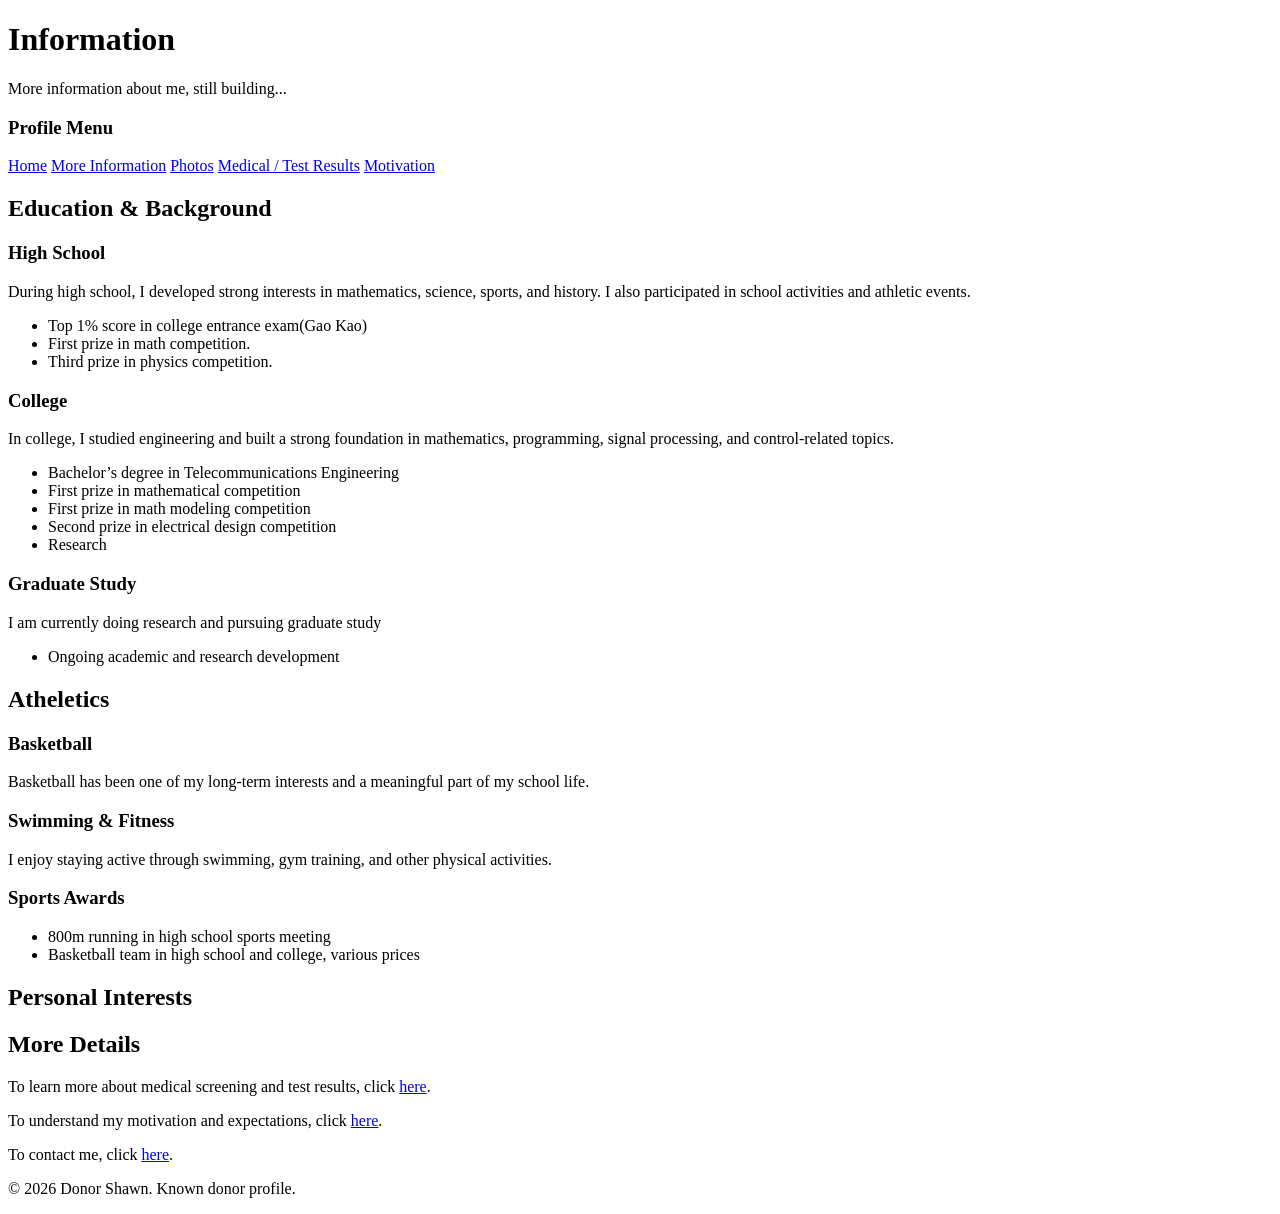
==== info.html @ 190bd084 "Update info.html" ====
<!-- information.html -->

<!DOCTYPE html>
<html lang="en">
<head>
  <meta charset="UTF-8" />
  <meta name="viewport" content="width=device-width, initial-scale=1.0" />

  <title>Information | Donor Shawn</title>
  <meta name="description" content="More information about Donor Shawn, known donor profile." />

  <link rel="stylesheet" href="style.css" />
</head>

<body>
  <header class="hero">
    <div class="hero-inner">
      <h1>Information</h1>
      <p class="hero-text">
        More information about me, still building...
      </p>
    </div>
  </header>

  <main>
    <div class="page-layout">

      <aside class="sidebar">
        <h3>Profile Menu</h3>

        <a href="index.html">Home</a>
        <a class="active" href="info.html">More Information</a>
        <a href="photos.html">Photos</a>
        <a href="result.html">Medical / Test Results</a>
        <a href="why.html">Motivation</a>
      </aside>

<div class="content">

  <section>
    <h2>Education & Background</h2>

    <div class="timeline">

      <div class="timeline-item">
        <h3>High School</h3>
        <p class="meta"></p>
        <p>
          During high school, I developed strong interests in mathematics,
          science, sports, and history. I also participated in school activities
          and athletic events.
        </p>

        <ul class="achievement-list">
          <li>Top 1% score in college entrance exam(Gao Kao)</li>
          <li>First prize in math competition.</li>
          <li>Third prize in physics competition.</li>
        </ul>
      </div>

      <div class="timeline-item">
        <h3>College</h3>
        <p class="meta"></p>
        <p>
          In college, I studied engineering and built a strong foundation in
          mathematics, programming, signal processing, and control-related topics.
        </p>

        <ul class="achievement-list">
          <li>Bachelor’s degree in Telecommunications Engineering</li>
          <li>First prize in mathematical competition </li>
          <li>First prize in math modeling competition </li>
          <li>Second prize in electrical design competition </li>
          <li>Research</li>
        </ul>
      </div>

      <div class="timeline-item">
        <h3>Graduate Study</h3>
        <p class="meta"></p>
        <p>
          I am currently doing research and pursuing graduate study
        </p>

        <ul class="achievement-list">
          <li>Ongoing academic and research development</li>
        </ul>
      </div>

    </div>
  </section>

  <section>
    <h2>Atheletics</h2>

    <div class="card-grid">

      <div class="info-card">
        <h3>Basketball</h3>
        <p>
          Basketball has been one of my long-term interests and a meaningful
          part of my school life.
        </p>
      </div>

      <div class="info-card">
        <h3>Swimming & Fitness</h3>
        <p>
          I enjoy staying active through swimming, gym training, and other
          physical activities.
        </p>
      </div>

      <div class="info-card">
        <h3>Sports Awards</h3>
        <ul class="achievement-list">
          <li>800m running in high school sports meeting</li>
          <li>Basketball team in high school and college, various prices</li>
        </ul>
      </div>
    </div>
  </section>


  <section>
    <h2>Personal Interests</h2>

  </section>


  <section>
    <h2>More Details</h2>

    <p>
      To learn more about medical screening and test results, click
      <a href="result.html">here</a>.
    </p>

    <p>
      To understand my motivation and expectations, click
      <a href="why.html">here</a>.
    </p>

    <p>
      To contact me, click
      <a href="mailto:profile.shawn.contact@gmail.com">here</a>.
    </p>
  </section>

</div>
  </main>

  <footer>
    <p>© 2026 Donor Shawn. Known donor profile.</p>
  </footer>
</body>
</html>
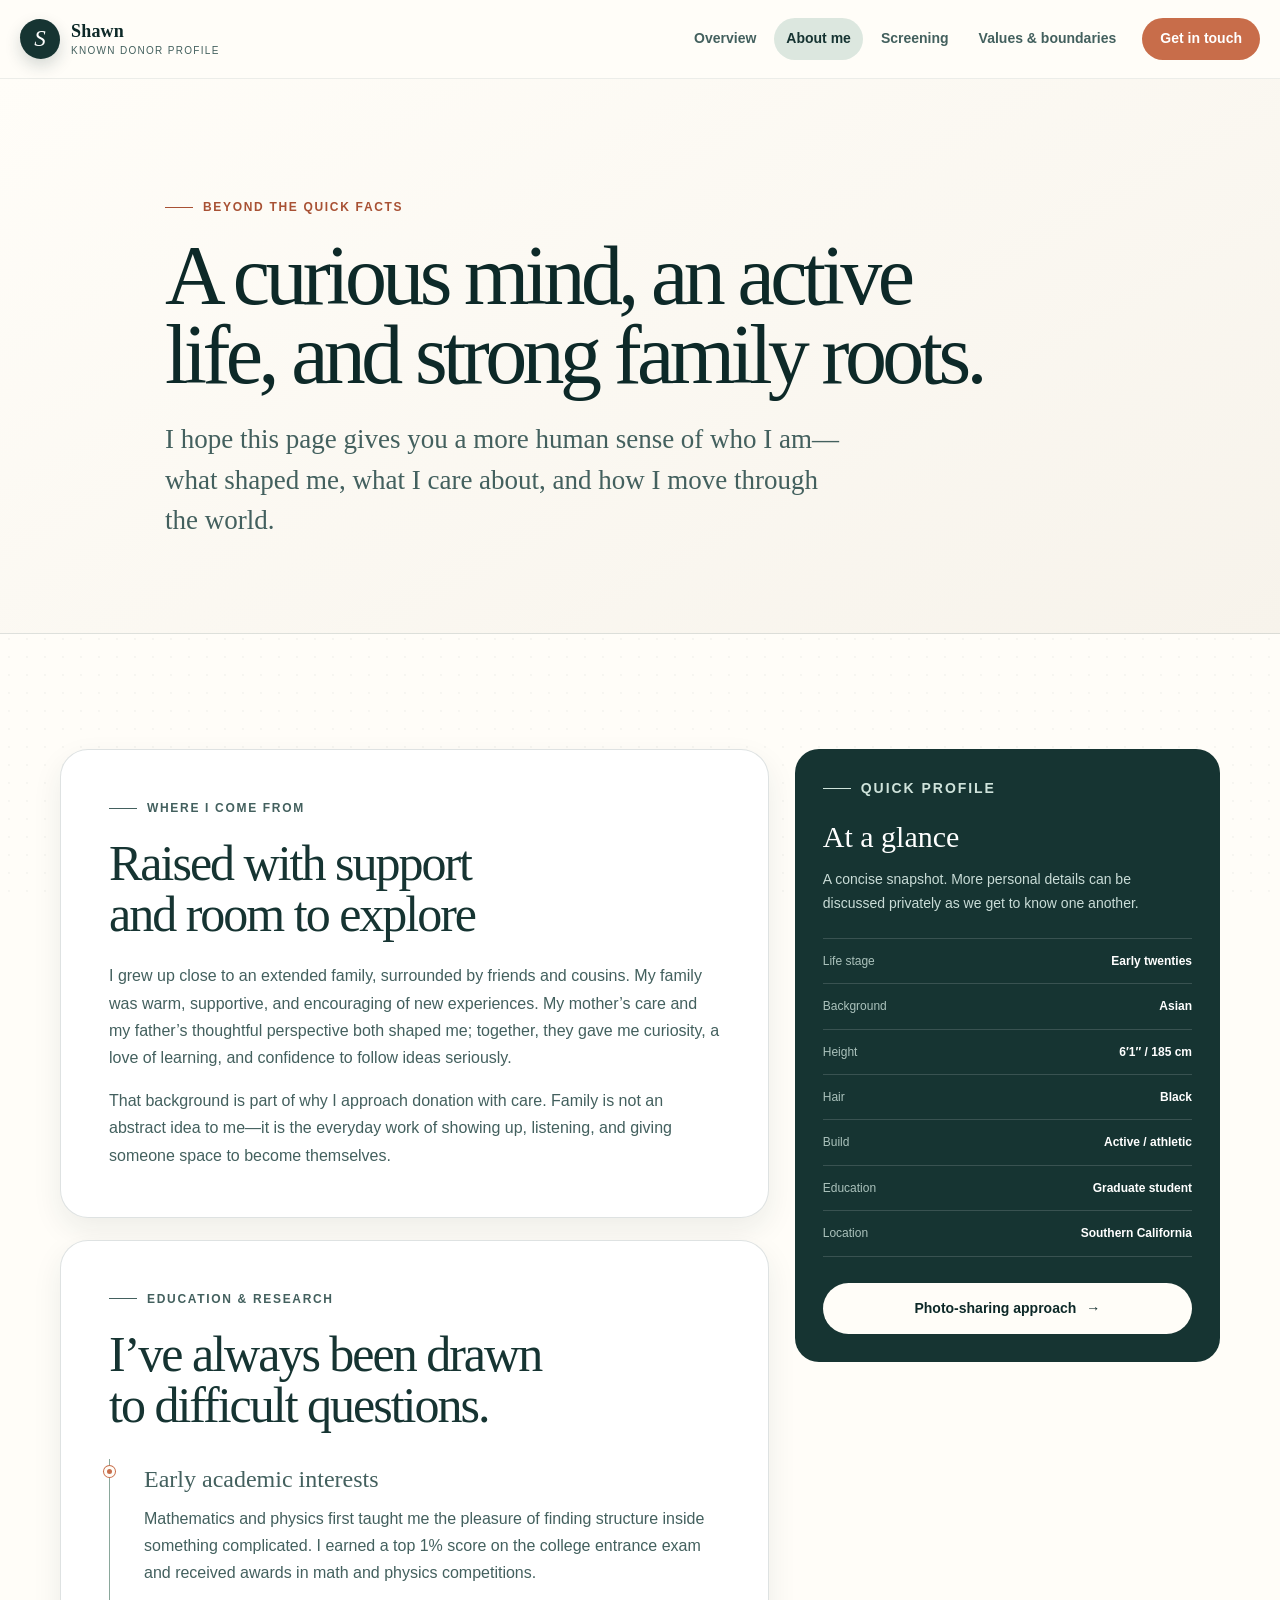
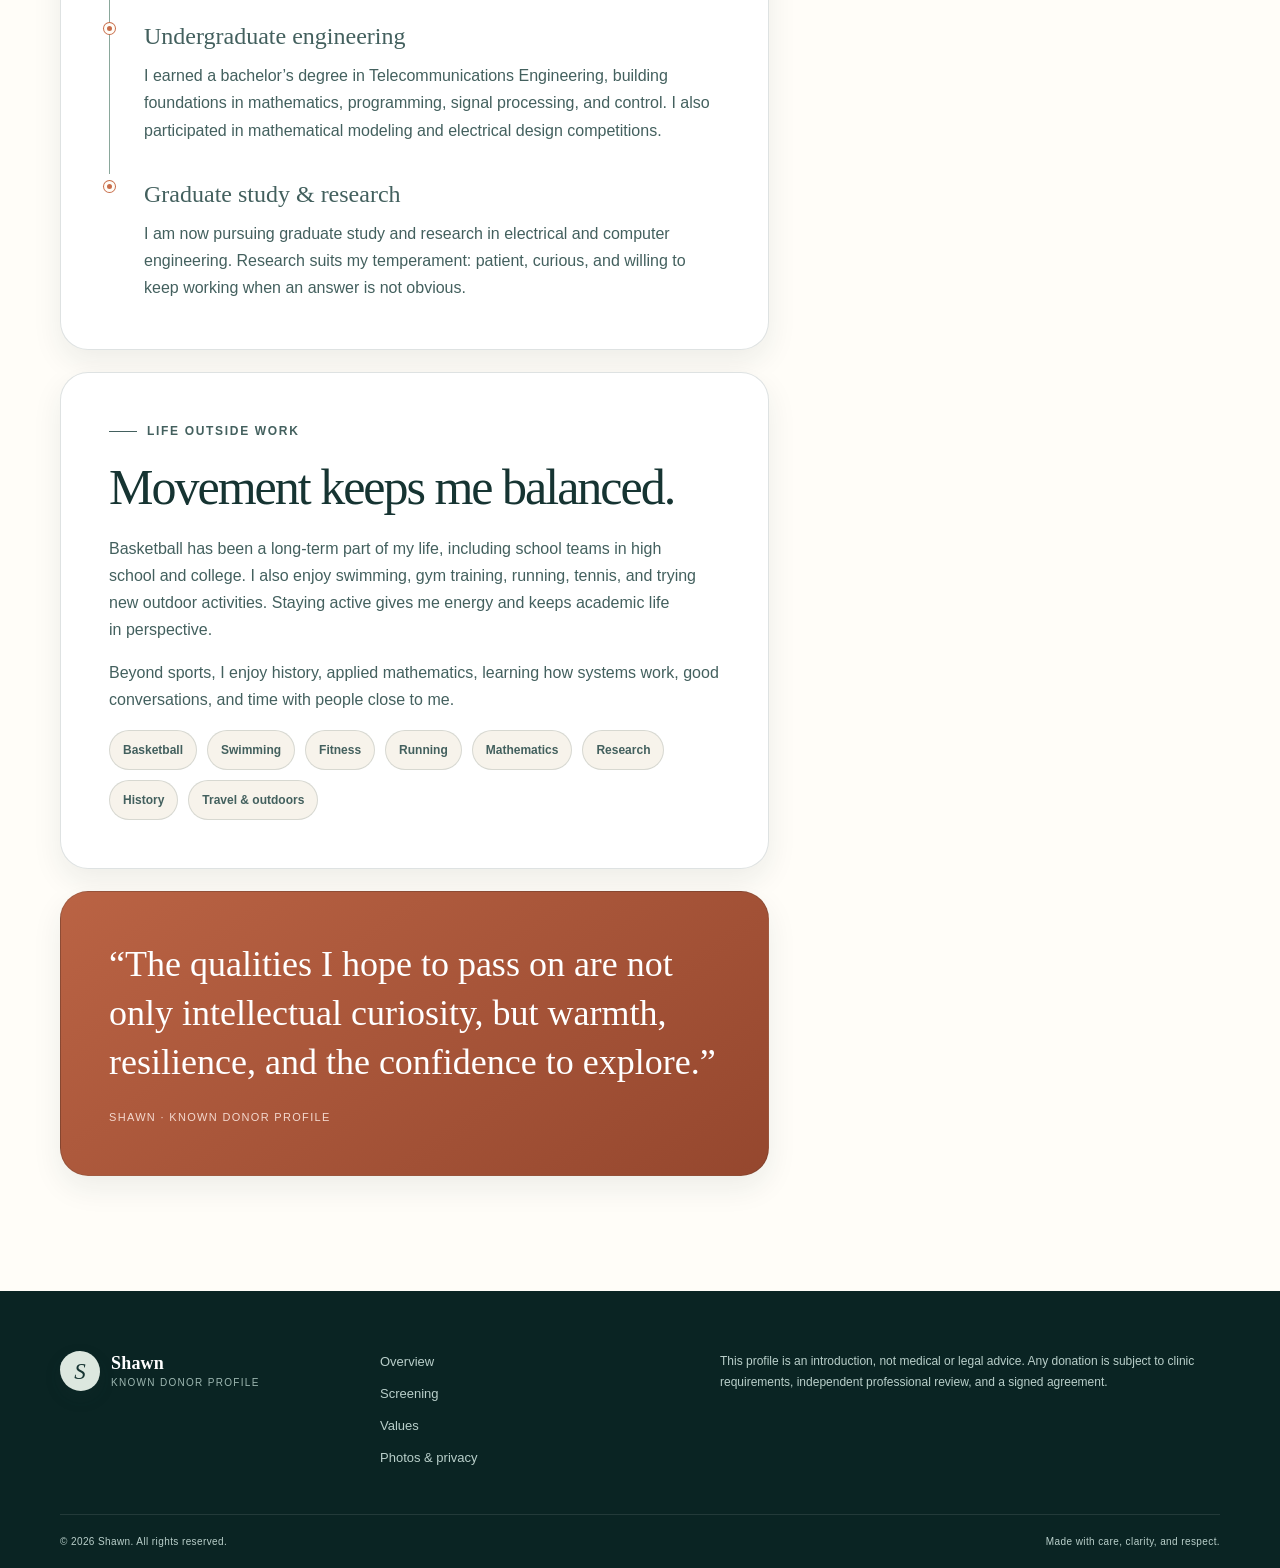
==== commit 15ed45e6: "Refine donor profile for intended parents" ====
--- a/info.html
+++ b/info.html
@@ -1,157 +1,89 @@
-<!-- information.html -->
-
-<!DOCTYPE html>
+<!doctype html>
 <html lang="en">
 <head>
-  <meta charset="UTF-8" />
-  <meta name="viewport" content="width=device-width, initial-scale=1.0" />
-
-  <title>Information | Donor Shawn</title>
-  <meta name="description" content="More information about Donor Shawn, known donor profile." />
-
-  <link rel="stylesheet" href="style.css" />
+  <meta charset="utf-8">
+  <meta name="viewport" content="width=device-width, initial-scale=1">
+  <title>About Shawn | Known Donor Profile</title>
+  <meta name="description" content="Learn about Shawn's family background, education, interests, and active lifestyle.">
+  <meta name="theme-color" content="#173b3a">
+  <link rel="stylesheet" href="style.css">
+  <script src="script.js" defer></script>
 </head>
-
 <body>
-  <header class="hero">
-    <div class="hero-inner">
-      <h1>Information</h1>
-      <p class="hero-text">
-        More information about me, still building...
-      </p>
+  <a class="skip-link" href="#main">Skip to content</a>
+  <header class="site-header">
+    <div class="nav-shell">
+      <a class="brand" href="index.html" aria-label="Shawn donor profile home"><span class="brand-mark" aria-hidden="true">S</span><span><strong>Shawn</strong><small>Known donor profile</small></span></a>
+      <button class="nav-toggle" type="button" aria-expanded="false" aria-controls="primary-nav"><span class="sr-only">Open navigation</span><span></span><span></span><span></span></button>
+      <nav class="site-nav" id="primary-nav" aria-label="Primary navigation">
+        <a href="index.html">Overview</a><a class="active" href="info.html" aria-current="page">About me</a><a href="result.html">Screening</a><a href="why.html">Values & boundaries</a><a class="nav-cta" href="mailto:profile.contact.shawn@gmail.com?subject=Known%20donor%20introduction">Get in touch</a>
+      </nav>
     </div>
   </header>
 
-  <main>
-    <div class="page-layout">
+  <main id="main">
+    <header class="page-hero">
+      <div class="section-shell reveal">
+        <p class="eyebrow"><span></span> Beyond the quick facts</p>
+        <h1>A curious mind, an active life, and strong family roots.</h1>
+        <p>I hope this page gives you a more human sense of who I am—what shaped me, what I care about, and how I move through the world.</p>
+      </div>
+    </header>
 
-      <aside class="sidebar">
-        <h3>Profile Menu</h3>
+    <div class="interior-main section-shell content-grid">
+      <div class="content-stack">
+        <section class="content-card reveal">
+          <p class="eyebrow"><span></span> Where I come from</p>
+          <h2>Raised with support and room to explore</h2>
+          <p>I grew up close to an extended family, surrounded by friends and cousins. My family was warm, supportive, and encouraging of new experiences. My mother’s care and my father’s thoughtful perspective both shaped me; together, they gave me curiosity, a love of learning, and confidence to follow ideas seriously.</p>
+          <p>That background is part of why I approach donation with care. Family is not an abstract idea to me—it is the everyday work of showing up, listening, and giving someone space to become themselves.</p>
+        </section>
 
-        <a href="index.html">Home</a>
-        <a class="active" href="info.html">More Information</a>
-        <a href="photos.html">Photos</a>
-        <a href="result.html">Medical / Test Results</a>
-        <a href="why.html">Motivation</a>
-      </aside>
+        <section class="content-card reveal">
+          <p class="eyebrow"><span></span> Education & research</p>
+          <h2>I’ve always been drawn to difficult questions.</h2>
+          <ol class="timeline-list">
+            <li><h3>Early academic interests</h3><p>Mathematics and physics first taught me the pleasure of finding structure inside something complicated. I earned a top 1% score on the college entrance exam and received awards in math and physics competitions.</p></li>
+            <li><h3>Undergraduate engineering</h3><p>I earned a bachelor’s degree in Telecommunications Engineering, building foundations in mathematics, programming, signal processing, and control. I also participated in mathematical modeling and electrical design competitions.</p></li>
+            <li><h3>Graduate study & research</h3><p>I am now pursuing graduate study and research in electrical and computer engineering. Research suits my temperament: patient, curious, and willing to keep working when an answer is not obvious.</p></li>
+          </ol>
+        </section>
 
-<div class="content">
+        <section class="content-card reveal">
+          <p class="eyebrow"><span></span> Life outside work</p>
+          <h2>Movement keeps me balanced.</h2>
+          <p>Basketball has been a long-term part of my life, including school teams in high school and college. I also enjoy swimming, gym training, running, tennis, and trying new outdoor activities. Staying active gives me energy and keeps academic life in perspective.</p>
+          <p>Beyond sports, I enjoy history, applied mathematics, learning how systems work, good conversations, and time with people close to me.</p>
+          <div class="pill-grid" aria-label="Personal interests"><span>Basketball</span><span>Swimming</span><span>Fitness</span><span>Running</span><span>Mathematics</span><span>Research</span><span>History</span><span>Travel & outdoors</span></div>
+        </section>
 
-  <section>
-    <h2>Education & Background</h2>
-
-    <div class="timeline">
-
-      <div class="timeline-item">
-        <h3>High School</h3>
-        <p class="meta"></p>
-        <p>
-          During high school, I developed strong interests in mathematics,
-          science, sports, and history. I also participated in school activities
-          and athletic events.
-        </p>
-
-        <ul class="achievement-list">
-          <li>Top 1% score in college entrance exam(Gao Kao)</li>
-          <li>First prize in math competition.</li>
-          <li>Third prize in physics competition.</li>
-        </ul>
+        <section class="content-card quote-card reveal">
+          <blockquote>“The qualities I hope to pass on are not only intellectual curiosity, but warmth, resilience, and the confidence to explore.”</blockquote>
+          <cite>Shawn · Known donor profile</cite>
+        </section>
       </div>
 
-      <div class="timeline-item">
-        <h3>College</h3>
-        <p class="meta"></p>
-        <p>
-          In college, I studied engineering and built a strong foundation in
-          mathematics, programming, signal processing, and control-related topics.
-        </p>
-
-        <ul class="achievement-list">
-          <li>Bachelor’s degree in Telecommunications Engineering</li>
-          <li>First prize in mathematical competition </li>
-          <li>First prize in math modeling competition </li>
-          <li>Second prize in electrical design competition </li>
-          <li>Research</li>
+      <aside class="side-card reveal" aria-label="Quick profile facts">
+        <p class="eyebrow light"><span></span> Quick profile</p>
+        <h2>At a glance</h2>
+        <p>A concise snapshot. More personal details can be discussed privately as we get to know one another.</p>
+        <ul class="fact-list">
+          <li><span>Life stage</span><strong>Early twenties</strong></li>
+          <li><span>Background</span><strong>Asian</strong></li>
+          <li><span>Height</span><strong>6′1″ / 185 cm</strong></li>
+          <li><span>Hair</span><strong>Black</strong></li>
+          <li><span>Build</span><strong>Active / athletic</strong></li>
+          <li><span>Education</span><strong>Graduate student</strong></li>
+          <li><span>Location</span><strong>Southern California</strong></li>
         </ul>
-      </div>
-
-      <div class="timeline-item">
-        <h3>Graduate Study</h3>
-        <p class="meta"></p>
-        <p>
-          I am currently doing research and pursuing graduate study
-        </p>
-
-        <ul class="achievement-list">
-          <li>Ongoing academic and research development</li>
-        </ul>
-      </div>
-
+        <a class="button button-light full-width" href="photos.html">Photo-sharing approach <span aria-hidden="true">→</span></a>
+      </aside>
     </div>
-  </section>
-
-  <section>
-    <h2>Atheletics</h2>
-
-    <div class="card-grid">
-
-      <div class="info-card">
-        <h3>Basketball</h3>
-        <p>
-          Basketball has been one of my long-term interests and a meaningful
-          part of my school life.
-        </p>
-      </div>
-
-      <div class="info-card">
-        <h3>Swimming & Fitness</h3>
-        <p>
-          I enjoy staying active through swimming, gym training, and other
-          physical activities.
-        </p>
-      </div>
-
-      <div class="info-card">
-        <h3>Sports Awards</h3>
-        <ul class="achievement-list">
-          <li>800m running in high school sports meeting</li>
-          <li>Basketball team in high school and college, various prices</li>
-        </ul>
-      </div>
-    </div>
-  </section>
-
-
-  <section>
-    <h2>Personal Interests</h2>
-
-  </section>
-
-
-  <section>
-    <h2>More Details</h2>
-
-    <p>
-      To learn more about medical screening and test results, click
-      <a href="result.html">here</a>.
-    </p>
-
-    <p>
-      To understand my motivation and expectations, click
-      <a href="why.html">here</a>.
-    </p>
-
-    <p>
-      To contact me, click
-      <a href="mailto:profile.shawn.contact@gmail.com">here</a>.
-    </p>
-  </section>
-
-</div>
   </main>
 
-  <footer>
-    <p>© 2026 Donor Shawn. Known donor profile.</p>
+  <footer class="site-footer">
+    <div class="section-shell footer-grid"><div><a class="brand footer-brand" href="index.html"><span class="brand-mark" aria-hidden="true">S</span><span><strong>Shawn</strong><small>Known donor profile</small></span></a></div><div class="footer-links"><a href="index.html">Overview</a><a href="result.html">Screening</a><a href="why.html">Values</a><a href="photos.html">Photos & privacy</a></div><p class="footer-disclaimer">This profile is an introduction, not medical or legal advice. Any donation is subject to clinic requirements, independent professional review, and a signed agreement.</p></div>
+    <div class="section-shell footer-bottom"><span>© <span data-year>2026</span> Shawn. All rights reserved.</span><span>Made with care, clarity, and respect.</span></div>
   </footer>
 </body>
 </html>
--- a/style.css
+++ b/style.css
@@ -0,0 +1,486 @@
+:root {
+  --ink: #163432;
+  --ink-deep: #0d2928;
+  --ink-soft: #43605e;
+  --cream: #f7f3eb;
+  --paper: #fffdf8;
+  --white: #ffffff;
+  --sage: #dce7df;
+  --sage-deep: #8aa79b;
+  --clay: #c86d4a;
+  --clay-dark: #a85134;
+  --gold: #d9a95f;
+  --line: rgba(22, 52, 50, 0.14);
+  --line-light: rgba(255, 255, 255, 0.2);
+  --shadow-sm: 0 12px 30px rgba(24, 48, 45, 0.08);
+  --shadow-lg: 0 28px 70px rgba(24, 48, 45, 0.14);
+  --serif: "Iowan Old Style", "Baskerville", "Times New Roman", serif;
+  --sans: Inter, ui-sans-serif, -apple-system, BlinkMacSystemFont, "Segoe UI", sans-serif;
+}
+
+*, *::before, *::after { box-sizing: border-box; }
+html { scroll-behavior: smooth; }
+body {
+  margin: 0;
+  color: var(--ink);
+  background: var(--paper);
+  font-family: var(--sans);
+  font-size: 16px;
+  line-height: 1.7;
+  -webkit-font-smoothing: antialiased;
+}
+
+body::before {
+  content: "";
+  position: fixed;
+  inset: 0;
+  z-index: -2;
+  pointer-events: none;
+  background-image: radial-gradient(rgba(22, 52, 50, 0.035) 0.8px, transparent 0.8px);
+  background-size: 18px 18px;
+}
+
+a { color: inherit; }
+img { display: block; max-width: 100%; }
+button, input, textarea { font: inherit; }
+h1, h2, h3, p { margin-top: 0; }
+h1, h2, h3 { text-wrap: balance; }
+p { text-wrap: pretty; }
+
+.sr-only {
+  position: absolute;
+  width: 1px;
+  height: 1px;
+  padding: 0;
+  margin: -1px;
+  overflow: hidden;
+  clip: rect(0, 0, 0, 0);
+  white-space: nowrap;
+  border: 0;
+}
+
+.skip-link {
+  position: fixed;
+  top: 12px;
+  left: 12px;
+  z-index: 999;
+  transform: translateY(-160%);
+  padding: 10px 16px;
+  border-radius: 999px;
+  color: var(--white);
+  background: var(--ink);
+  text-decoration: none;
+}
+.skip-link:focus { transform: translateY(0); }
+
+:focus-visible {
+  outline: 3px solid var(--gold);
+  outline-offset: 3px;
+}
+
+.section-shell {
+  width: min(1160px, calc(100% - 40px));
+  margin-inline: auto;
+}
+
+.site-header {
+  position: sticky;
+  top: 0;
+  z-index: 100;
+  border-bottom: 1px solid rgba(22, 52, 50, 0.08);
+  background: rgba(255, 253, 248, 0.9);
+  backdrop-filter: blur(18px);
+}
+
+.nav-shell {
+  width: min(1240px, calc(100% - 40px));
+  min-height: 78px;
+  margin-inline: auto;
+  display: flex;
+  align-items: center;
+  justify-content: space-between;
+  gap: 28px;
+}
+
+.brand {
+  display: inline-flex;
+  align-items: center;
+  gap: 11px;
+  color: var(--ink-deep);
+  text-decoration: none;
+}
+
+.brand-mark {
+  width: 40px;
+  aspect-ratio: 1;
+  display: grid;
+  place-items: center;
+  border-radius: 50% 50% 48% 52% / 46% 52% 48% 54%;
+  color: var(--white);
+  background: var(--ink);
+  font-family: var(--serif);
+  font-size: 23px;
+  font-style: italic;
+  box-shadow: 0 7px 16px rgba(22, 52, 50, 0.18);
+}
+
+.brand strong, .brand small { display: block; line-height: 1.18; }
+.brand strong { font-family: var(--serif); font-size: 18px; letter-spacing: 0.01em; }
+.brand small { margin-top: 3px; color: var(--ink-soft); font-size: 10px; letter-spacing: 0.13em; text-transform: uppercase; }
+
+.site-nav { display: flex; align-items: center; gap: 6px; }
+.site-nav a {
+  padding: 9px 12px;
+  border-radius: 999px;
+  color: var(--ink-soft);
+  font-size: 14px;
+  font-weight: 650;
+  text-decoration: none;
+  transition: color 180ms ease, background 180ms ease, transform 180ms ease;
+}
+.site-nav a:hover, .site-nav a.active { color: var(--ink); background: var(--sage); }
+.site-nav .nav-cta { margin-left: 8px; padding-inline: 18px; color: var(--white); background: var(--clay); }
+.site-nav .nav-cta:hover { color: var(--white); background: var(--clay-dark); transform: translateY(-1px); }
+
+.nav-toggle {
+  display: none;
+  width: 44px;
+  height: 44px;
+  padding: 10px;
+  border: 1px solid var(--line);
+  border-radius: 50%;
+  background: var(--paper);
+  cursor: pointer;
+}
+.nav-toggle > span:not(.sr-only) { display: block; height: 2px; margin: 5px 0; border-radius: 2px; background: var(--ink); }
+
+.hero {
+  min-height: 680px;
+  padding-block: clamp(74px, 10vw, 132px) clamp(84px, 11vw, 144px);
+  display: grid;
+  grid-template-columns: minmax(0, 1.12fr) minmax(340px, 0.88fr);
+  align-items: center;
+  gap: clamp(50px, 8vw, 112px);
+}
+
+.eyebrow {
+  display: flex;
+  align-items: center;
+  gap: 10px;
+  margin-bottom: 20px;
+  color: var(--clay-dark);
+  font-size: 12px;
+  font-weight: 780;
+  letter-spacing: 0.14em;
+  text-transform: uppercase;
+}
+.eyebrow > span { width: 28px; height: 1px; background: currentColor; }
+.eyebrow.light { color: #cfe3db; }
+
+.hero h1, .page-hero h1 {
+  margin-bottom: 28px;
+  color: var(--ink-deep);
+  font-family: var(--serif);
+  font-size: clamp(52px, 7.2vw, 92px);
+  font-weight: 500;
+  letter-spacing: -0.055em;
+  line-height: 0.94;
+}
+
+.hero-lede {
+  max-width: 680px;
+  margin-bottom: 30px;
+  color: var(--ink-soft);
+  font-size: clamp(18px, 2vw, 21px);
+  line-height: 1.68;
+}
+
+.hero-actions { display: flex; flex-wrap: wrap; gap: 12px; }
+.button {
+  display: inline-flex;
+  align-items: center;
+  justify-content: center;
+  gap: 10px;
+  min-height: 50px;
+  padding: 13px 20px;
+  border: 1px solid transparent;
+  border-radius: 999px;
+  font-size: 14px;
+  font-weight: 750;
+  text-decoration: none;
+  transition: transform 180ms ease, background 180ms ease, border-color 180ms ease, box-shadow 180ms ease;
+}
+.button:hover { transform: translateY(-2px); }
+.button-primary { color: var(--white); background: var(--clay); box-shadow: 0 12px 24px rgba(168, 81, 52, 0.22); }
+.button-primary:hover { background: var(--clay-dark); box-shadow: 0 16px 30px rgba(168, 81, 52, 0.28); }
+.button-quiet { border-color: var(--line); background: rgba(255,255,255,0.6); }
+.button-quiet:hover { border-color: var(--sage-deep); background: var(--white); }
+.button-light { color: var(--ink-deep); background: var(--paper); }
+.button-light:hover { background: var(--white); box-shadow: var(--shadow-sm); }
+.full-width { width: 100%; }
+
+.microcopy { margin: 18px 0 0; color: #667d79; font-size: 12px; }
+
+.profile-visual { position: relative; min-height: 485px; display: grid; place-items: center; }
+.visual-orbit { position: absolute; border: 1px solid rgba(22, 52, 50, 0.12); border-radius: 50%; }
+.orbit-one { width: 430px; height: 430px; }
+.orbit-two { width: 330px; height: 330px; border-style: dashed; transform: rotate(18deg); }
+.profile-visual::before, .profile-visual::after {
+  content: "";
+  position: absolute;
+  border-radius: 999px;
+  filter: blur(1px);
+}
+.profile-visual::before { width: 120px; height: 120px; top: 20px; right: 16px; background: rgba(200, 109, 74, 0.16); }
+.profile-visual::after { width: 84px; height: 84px; bottom: 16px; left: 28px; background: rgba(138, 167, 155, 0.27); }
+
+.profile-card {
+  position: relative;
+  z-index: 2;
+  width: min(380px, 94%);
+  padding: 40px;
+  border: 1px solid rgba(22, 52, 50, 0.12);
+  border-radius: 170px 170px 28px 28px;
+  background: linear-gradient(165deg, rgba(255,255,255,0.98), rgba(241,237,227,0.98));
+  box-shadow: var(--shadow-lg);
+  text-align: center;
+}
+.monogram {
+  width: 122px;
+  height: 122px;
+  margin: 0 auto 24px;
+  display: grid;
+  place-items: center;
+  border-radius: 50%;
+  color: var(--paper);
+  background: linear-gradient(145deg, #244d49, #0d2928);
+  font-family: var(--serif);
+  font-size: 64px;
+  font-style: italic;
+  box-shadow: inset 0 0 0 9px rgba(255,255,255,0.08), 0 14px 30px rgba(13,41,40,0.22);
+}
+.card-kicker { margin-bottom: 6px; color: var(--clay-dark); font-size: 11px; font-weight: 800; letter-spacing: 0.15em; text-transform: uppercase; }
+.profile-card h2 { margin-bottom: 12px; font-family: var(--serif); font-size: 30px; font-weight: 500; line-height: 1.05; }
+.profile-card > p:not(.card-kicker) { margin-bottom: 22px; color: var(--ink-soft); font-size: 14px; line-height: 1.65; }
+.profile-tags { display: flex; flex-wrap: wrap; justify-content: center; gap: 7px; margin-bottom: 24px; }
+.profile-tags span { padding: 6px 10px; border: 1px solid var(--line); border-radius: 999px; background: rgba(255,255,255,0.7); color: var(--ink-soft); font-size: 11px; font-weight: 700; }
+
+.text-link { display: inline-flex; align-items: center; gap: 8px; color: var(--clay-dark); font-size: 14px; font-weight: 780; text-underline-offset: 5px; }
+.text-link:hover { color: var(--ink); }
+
+.trust-band { border-block: 1px solid var(--line); background: var(--cream); }
+.trust-grid { display: grid; grid-template-columns: repeat(4, 1fr); }
+.trust-grid > div { min-height: 138px; padding: 28px 24px; display: flex; align-items: center; gap: 14px; border-right: 1px solid var(--line); }
+.trust-grid > div:first-child { border-left: 1px solid var(--line); }
+.trust-icon { flex: 0 0 auto; width: 38px; height: 38px; display: grid; place-items: center; border-radius: 50%; color: var(--clay-dark); background: rgba(200, 109, 74, 0.12); font-family: var(--serif); font-size: 13px; }
+.trust-grid p { margin: 0; line-height: 1.35; }
+.trust-grid strong, .trust-grid small { display: block; }
+.trust-grid strong { margin-bottom: 5px; font-size: 13px; }
+.trust-grid small { color: var(--ink-soft); font-size: 11px; line-height: 1.45; }
+
+.section { padding-block: clamp(82px, 10vw, 138px); }
+.two-column-intro { display: grid; grid-template-columns: 0.92fr 1.08fr; gap: clamp(50px, 9vw, 120px); align-items: start; }
+.section-heading h2, .feature-panel h2, .contact-section h2, .content-card h2 {
+  margin-bottom: 22px;
+  font-family: var(--serif);
+  font-size: clamp(38px, 5vw, 60px);
+  font-weight: 500;
+  letter-spacing: -0.04em;
+  line-height: 1.02;
+}
+.section-heading > p:last-child { max-width: 650px; color: var(--ink-soft); }
+.section-heading.centered { max-width: 720px; margin: 0 auto 50px; text-align: center; }
+.section-heading.centered .eyebrow { justify-content: center; }
+.section-heading.centered > p:last-child { margin-inline: auto; }
+.prose-large p { margin-bottom: 22px; color: var(--ink-soft); font-family: var(--serif); font-size: clamp(20px, 2.5vw, 27px); line-height: 1.5; }
+
+.section-tint { border-block: 1px solid var(--line); background: linear-gradient(180deg, #edf2ec 0%, #e8eee7 100%); }
+.process-grid { margin: 0; padding: 0; display: grid; grid-template-columns: repeat(4, 1fr); gap: 14px; list-style: none; }
+.process-card { min-height: 320px; padding: 28px; border: 1px solid rgba(22,52,50,0.12); border-radius: 24px; background: rgba(255,255,255,0.68); }
+.step-number { display: block; margin-bottom: 68px; color: var(--clay-dark); font-family: var(--serif); font-size: 15px; }
+.process-card h3 { margin-bottom: 12px; font-family: var(--serif); font-size: 26px; font-weight: 500; line-height: 1.08; }
+.process-card p { margin: 0; color: var(--ink-soft); font-size: 14px; line-height: 1.65; }
+
+.split-feature { display: grid; grid-template-columns: 1fr 1fr; gap: 18px; }
+.feature-panel { min-height: 620px; padding: clamp(34px, 5vw, 60px); border-radius: 34px; }
+.feature-panel h2 { font-size: clamp(42px, 5vw, 62px); }
+.feature-panel > p:not(.eyebrow) { font-size: 17px; }
+.screening-panel { color: #f7fbf7; background: linear-gradient(145deg, #204b48, #102f2d); box-shadow: var(--shadow-lg); }
+.screening-panel h2 { color: var(--white); }
+.screening-panel > p:not(.eyebrow) { color: #cfe0dc; }
+.values-panel { border: 1px solid var(--line); background: var(--cream); }
+.values-panel > p:not(.eyebrow) { color: var(--ink-soft); }
+.check-list { margin: 30px 0 40px; padding: 0; list-style: none; }
+.check-list li { position: relative; padding: 12px 0 12px 30px; border-bottom: 1px solid var(--line-light); }
+.check-list li::before { content: "✓"; position: absolute; left: 0; color: #b8d3c8; font-weight: 800; }
+.mini-principles { margin: 28px 0 34px; border-top: 1px solid var(--line); }
+.mini-principles div { padding: 18px 0; display: grid; grid-template-columns: 145px 1fr; gap: 16px; border-bottom: 1px solid var(--line); }
+.mini-principles strong { font-size: 13px; }
+.mini-principles span { color: var(--ink-soft); font-size: 13px; line-height: 1.5; }
+
+.fit-section { display: grid; grid-template-columns: 0.75fr 1.25fr; gap: clamp(40px, 8vw, 100px); align-items: start; }
+.fit-grid { display: grid; gap: 12px; }
+.fit-card { padding: 28px; display: grid; grid-template-columns: 38px 120px 1fr; gap: 18px; align-items: start; border: 1px solid var(--line); border-radius: 20px; background: var(--white); box-shadow: 0 8px 22px rgba(24,48,45,0.04); }
+.fit-card > span { width: 34px; height: 34px; display: grid; place-items: center; border-radius: 50%; color: var(--clay-dark); background: rgba(200,109,74,0.11); }
+.fit-card h3 { margin: 3px 0 0; font-family: var(--serif); font-size: 21px; font-weight: 500; }
+.fit-card p { margin: 0; color: var(--ink-soft); font-size: 14px; }
+
+.contact-section { margin-bottom: 100px; padding: clamp(38px, 6vw, 70px); display: grid; grid-template-columns: 1.12fr 0.88fr; gap: clamp(40px, 8vw, 100px); align-items: center; border-radius: 36px; color: var(--white); background: linear-gradient(140deg, #173b3a 0%, #0d2928 100%); box-shadow: var(--shadow-lg); overflow: hidden; position: relative; }
+.contact-section::after { content: ""; position: absolute; width: 360px; height: 360px; left: -170px; bottom: -240px; border: 1px solid rgba(255,255,255,0.13); border-radius: 50%; box-shadow: 0 0 0 42px rgba(255,255,255,0.025), 0 0 0 84px rgba(255,255,255,0.018); }
+.contact-section > * { position: relative; z-index: 1; }
+.contact-section h2 { margin-bottom: 18px; color: var(--white); }
+.contact-section > div:first-child > p:last-child { max-width: 650px; color: #c9dcd7; }
+.contact-card { padding: 28px; border: 1px solid rgba(255,255,255,0.15); border-radius: 24px; background: rgba(255,255,255,0.08); backdrop-filter: blur(10px); }
+.contact-label { margin-bottom: 6px; color: #c9dcd7; font-size: 11px; font-weight: 800; letter-spacing: 0.14em; text-transform: uppercase; }
+.contact-email { display: block; margin-bottom: 18px; font-family: var(--serif); font-size: clamp(21px, 2.5vw, 29px); line-height: 1.2; overflow-wrap: anywhere; text-underline-offset: 5px; }
+.contact-note { margin-bottom: 22px; color: #c9dcd7; font-size: 12px; }
+
+.site-footer { color: #b9cfca; background: #0a2423; }
+.footer-grid { padding-block: 60px 45px; display: grid; grid-template-columns: 0.65fr 0.7fr 1.25fr; gap: 60px; align-items: start; }
+.footer-brand { color: var(--white); }
+.footer-brand .brand-mark { color: var(--ink); background: var(--sage); }
+.footer-brand small { color: #9db7b1; }
+.footer-links { display: grid; gap: 10px; }
+.footer-links a { width: fit-content; font-size: 13px; text-decoration: none; }
+.footer-links a:hover { color: var(--white); text-decoration: underline; text-underline-offset: 4px; }
+.footer-disclaimer { margin: 0; font-size: 12px; line-height: 1.7; }
+.footer-bottom { padding-block: 18px; display: flex; justify-content: space-between; gap: 20px; border-top: 1px solid rgba(255,255,255,0.1); font-size: 10px; letter-spacing: 0.04em; }
+
+/* Interior pages */
+.page-hero { padding-block: clamp(70px, 10vw, 118px) clamp(58px, 8vw, 92px); border-bottom: 1px solid var(--line); background: linear-gradient(150deg, var(--paper), var(--cream)); }
+.page-hero .section-shell { max-width: 950px; }
+.page-hero h1 { max-width: 860px; margin-bottom: 24px; font-size: clamp(50px, 7vw, 84px); }
+.page-hero p:last-child { max-width: 700px; margin-bottom: 0; color: var(--ink-soft); font-family: var(--serif); font-size: clamp(20px, 2.5vw, 27px); line-height: 1.5; }
+.interior-main { padding-block: clamp(70px, 9vw, 116px); }
+.content-grid { display: grid; grid-template-columns: minmax(0, 1.25fr) minmax(270px, 0.75fr); gap: 26px; align-items: start; }
+.content-stack { display: grid; gap: 22px; }
+.content-card { padding: clamp(28px, 4vw, 48px); border: 1px solid var(--line); border-radius: 28px; background: var(--white); box-shadow: var(--shadow-sm); }
+.content-card h2 { font-size: clamp(34px, 4.5vw, 50px); }
+.content-card h3 { margin-bottom: 10px; font-family: var(--serif); font-size: 24px; font-weight: 500; }
+.content-card p, .content-card li { color: var(--ink-soft); }
+.content-card p:last-child, .content-card ul:last-child { margin-bottom: 0; }
+.side-card { position: sticky; top: 104px; padding: 28px; border-radius: 24px; color: var(--white); background: var(--ink); }
+.side-card h2 { margin-bottom: 16px; font-family: var(--serif); font-size: 30px; font-weight: 500; line-height: 1.05; }
+.side-card p { color: #c9dcd7; font-size: 14px; }
+.fact-list { margin: 22px 0 26px; padding: 0; list-style: none; border-top: 1px solid rgba(255,255,255,0.15); }
+.fact-list li { padding: 12px 0; display: flex; justify-content: space-between; gap: 20px; border-bottom: 1px solid rgba(255,255,255,0.15); font-size: 12px; }
+.fact-list span { color: #abc2bc; }
+.fact-list strong { color: var(--white); text-align: right; }
+.timeline-list { margin: 28px 0 0; padding: 0; list-style: none; }
+.timeline-list li { position: relative; padding: 0 0 30px 34px; border-left: 1px solid var(--sage-deep); }
+.timeline-list li:last-child { padding-bottom: 0; border-left-color: transparent; }
+.timeline-list li::before { content: ""; position: absolute; width: 11px; height: 11px; top: 7px; left: -6px; border: 3px solid var(--paper); border-radius: 50%; background: var(--clay); box-shadow: 0 0 0 1px var(--clay); }
+.timeline-list h3 { margin-bottom: 5px; }
+.timeline-list p { margin-bottom: 0; }
+.pill-grid { display: flex; flex-wrap: wrap; gap: 10px; }
+.pill-grid span { padding: 9px 13px; border: 1px solid var(--line); border-radius: 999px; color: var(--ink-soft); background: var(--cream); font-size: 12px; font-weight: 700; }
+.quote-card { color: var(--white); background: linear-gradient(145deg, #ba6344, #95472e); }
+.quote-card blockquote { margin: 0; font-family: var(--serif); font-size: clamp(24px, 3vw, 36px); line-height: 1.35; }
+.quote-card cite { display: block; margin-top: 22px; color: #f4d9cf; font-family: var(--sans); font-size: 11px; font-style: normal; letter-spacing: 0.12em; text-transform: uppercase; }
+.summary-grid { display: grid; grid-template-columns: repeat(2, 1fr); gap: 12px; margin-top: 28px; }
+.summary-item { padding: 22px; border: 1px solid var(--line); border-radius: 18px; background: var(--cream); }
+.summary-item span { display: inline-grid; width: 32px; height: 32px; margin-bottom: 20px; place-items: center; border-radius: 50%; color: var(--white); background: var(--ink); font-size: 13px; }
+.summary-item h3 { font-size: 20px; }
+.summary-item p { margin: 0; font-size: 13px; }
+.notice-card { border-left: 5px solid var(--gold); background: #fff9ec; }
+.notice-card h2 { font-size: 30px; }
+.document-card { padding: 28px; display: flex; justify-content: space-between; gap: 24px; align-items: center; border: 1px solid var(--line); border-radius: 20px; background: var(--cream); }
+.document-card h3 { margin-bottom: 5px; }
+.document-card p { margin: 0; font-size: 13px; }
+.details-list { display: grid; gap: 10px; margin: 26px 0 0; }
+details { border: 1px solid var(--line); border-radius: 16px; background: var(--paper); }
+summary { padding: 18px 20px; color: var(--ink); font-weight: 750; cursor: pointer; list-style: none; }
+summary::-webkit-details-marker { display: none; }
+summary::after { content: "+"; float: right; color: var(--clay-dark); font-size: 22px; font-weight: 400; }
+details[open] summary::after { content: "−"; }
+details > div { padding: 0 20px 20px; color: var(--ink-soft); font-size: 14px; }
+details > div p:last-child { margin-bottom: 0; }
+.privacy-visual { min-height: 340px; display: grid; place-items: center; border-radius: 28px; background: radial-gradient(circle at 50% 35%, rgba(255,255,255,0.75), transparent 25%), linear-gradient(145deg, #d7e4dc, #f0e9dc); overflow: hidden; position: relative; }
+.privacy-visual::before, .privacy-visual::after { content: ""; position: absolute; border: 1px solid rgba(22,52,50,0.14); border-radius: 50%; }
+.privacy-visual::before { width: 300px; height: 300px; }
+.privacy-visual::after { width: 410px; height: 410px; }
+.privacy-seal { position: relative; z-index: 2; width: 154px; height: 154px; padding: 24px; display: grid; place-items: center; border-radius: 50%; color: var(--paper); background: var(--ink); font-family: var(--serif); font-size: 22px; line-height: 1.05; text-align: center; box-shadow: var(--shadow-lg); }
+.photo-sharing-grid { display: grid; grid-template-columns: repeat(3, 1fr); gap: 12px; margin-top: 28px; }
+.photo-sharing-grid div { min-height: 170px; padding: 20px; display: flex; flex-direction: column; justify-content: flex-end; border: 1px solid var(--line); border-radius: 18px; background: linear-gradient(145deg, rgba(220,231,223,0.75), rgba(247,243,235,0.85)); }
+.photo-sharing-grid span { color: var(--clay-dark); font-family: var(--serif); font-size: 34px; }
+.photo-sharing-grid strong { font-size: 13px; }
+
+.reveal { opacity: 0; transform: translateY(18px); transition: opacity 600ms ease, transform 600ms ease; }
+.reveal.is-visible { opacity: 1; transform: none; }
+
+@media (max-width: 1020px) {
+  .site-nav a { padding-inline: 8px; font-size: 13px; }
+  .site-nav .nav-cta { padding-inline: 14px; }
+  .hero { grid-template-columns: 1fr 0.8fr; gap: 40px; }
+  .trust-grid { grid-template-columns: repeat(2, 1fr); }
+  .trust-grid > div:nth-child(3) { border-left: 1px solid var(--line); }
+  .trust-grid > div:nth-child(-n+2) { border-bottom: 1px solid var(--line); }
+  .process-grid { grid-template-columns: repeat(2, 1fr); }
+  .process-card { min-height: 280px; }
+  .step-number { margin-bottom: 44px; }
+  .fit-section { grid-template-columns: 1fr; }
+}
+
+@media (max-width: 820px) {
+  .nav-shell { min-height: 70px; }
+  .nav-toggle { display: block; }
+  .site-nav {
+    position: absolute;
+    top: calc(100% + 8px);
+    left: 20px;
+    right: 20px;
+    padding: 12px;
+    display: none;
+    align-items: stretch;
+    flex-direction: column;
+    border: 1px solid var(--line);
+    border-radius: 20px;
+    background: rgba(255,253,248,0.98);
+    box-shadow: var(--shadow-lg);
+  }
+  .site-nav.is-open { display: flex; }
+  .site-nav a { padding: 12px 14px; }
+  .site-nav .nav-cta { margin: 4px 0 0; text-align: center; }
+  .hero { grid-template-columns: 1fr; min-height: 0; }
+  .hero-copy { max-width: 720px; }
+  .profile-visual { min-height: 470px; }
+  .two-column-intro, .split-feature, .contact-section, .content-grid { grid-template-columns: 1fr; }
+  .side-card { position: static; }
+  .feature-panel { min-height: auto; }
+  .footer-grid { grid-template-columns: 1fr 1fr; }
+  .footer-disclaimer { grid-column: 1 / -1; max-width: 650px; }
+}
+
+@media (max-width: 620px) {
+  .section-shell, .nav-shell { width: min(100% - 28px, 1160px); }
+  .hero { padding-block: 66px 78px; gap: 36px; }
+  .hero h1 { font-size: clamp(48px, 16vw, 66px); }
+  .hero-actions { flex-direction: column; align-items: stretch; }
+  .hero-actions .button { width: 100%; }
+  .profile-visual { min-height: 430px; }
+  .profile-card { width: 100%; padding: 34px 24px; border-radius: 130px 130px 24px 24px; }
+  .orbit-one { width: 350px; height: 350px; }
+  .orbit-two { width: 275px; height: 275px; }
+  .trust-grid { grid-template-columns: 1fr; }
+  .trust-grid > div { min-height: 112px; border-left: 1px solid var(--line); border-bottom: 1px solid var(--line); }
+  .trust-grid > div:last-child { border-bottom: 0; }
+  .section { padding-block: 74px; }
+  .process-grid, .summary-grid, .photo-sharing-grid { grid-template-columns: 1fr; }
+  .process-card { min-height: 250px; }
+  .mini-principles div { grid-template-columns: 1fr; gap: 4px; }
+  .fit-card { grid-template-columns: 38px 1fr; }
+  .fit-card p { grid-column: 2; }
+  .contact-section { width: min(100% - 20px, 1160px); margin-bottom: 70px; padding: 34px 22px; border-radius: 26px; }
+  .contact-card { padding: 22px 18px; }
+  .footer-grid { grid-template-columns: 1fr; gap: 34px; }
+  .footer-disclaimer { grid-column: auto; }
+  .footer-bottom { flex-direction: column; }
+  .page-hero h1 { font-size: clamp(45px, 14vw, 64px); }
+  .document-card { align-items: stretch; flex-direction: column; }
+}
+
+@media (prefers-reduced-motion: reduce) {
+  html { scroll-behavior: auto; }
+  *, *::before, *::after { scroll-behavior: auto !important; transition-duration: 0.01ms !important; animation-duration: 0.01ms !important; }
+  .reveal { opacity: 1; transform: none; }
+}
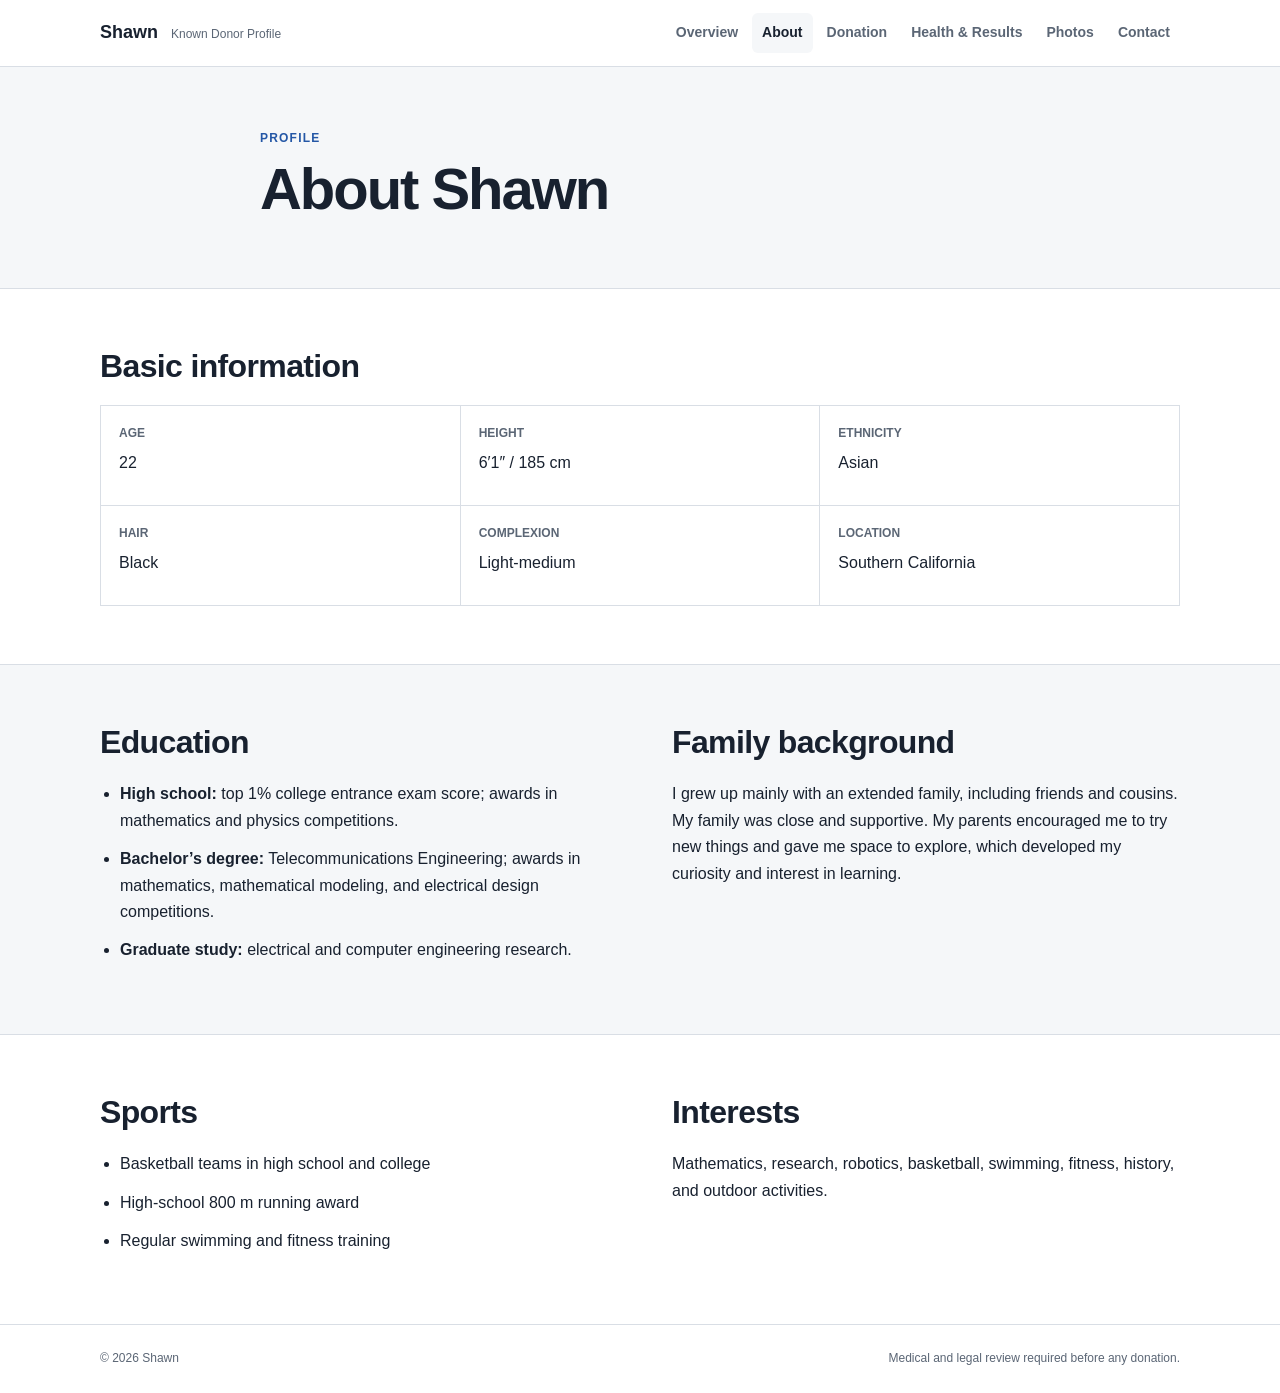
==== commit 00db539c: "Simplify donor profile site" ====
--- a/info.html
+++ b/info.html
@@ -4,86 +4,88 @@
   <meta charset="utf-8">
   <meta name="viewport" content="width=device-width, initial-scale=1">
   <title>About Shawn | Known Donor Profile</title>
-  <meta name="description" content="Learn about Shawn's family background, education, interests, and active lifestyle.">
-  <meta name="theme-color" content="#173b3a">
+  <meta name="description" content="Basic profile, education, family background, sports, and interests.">
+  <meta name="theme-color" content="#1f2937">
   <link rel="stylesheet" href="style.css">
-  <script src="script.js" defer></script>
 </head>
 <body>
   <a class="skip-link" href="#main">Skip to content</a>
   <header class="site-header">
-    <div class="nav-shell">
-      <a class="brand" href="index.html" aria-label="Shawn donor profile home"><span class="brand-mark" aria-hidden="true">S</span><span><strong>Shawn</strong><small>Known donor profile</small></span></a>
-      <button class="nav-toggle" type="button" aria-expanded="false" aria-controls="primary-nav"><span class="sr-only">Open navigation</span><span></span><span></span><span></span></button>
-      <nav class="site-nav" id="primary-nav" aria-label="Primary navigation">
-        <a href="index.html">Overview</a><a class="active" href="info.html" aria-current="page">About me</a><a href="result.html">Screening</a><a href="why.html">Values & boundaries</a><a class="nav-cta" href="mailto:profile.contact.shawn@gmail.com?subject=Known%20donor%20introduction">Get in touch</a>
+    <div class="container header-row">
+      <a class="brand" href="index.html">Shawn <span>Known Donor Profile</span></a>
+      <button class="menu-button" type="button" aria-expanded="false" aria-controls="site-nav">Menu</button>
+      <nav id="site-nav" class="site-nav" aria-label="Primary navigation">
+        <a href="index.html">Overview</a>
+        <a class="active" aria-current="page" href="info.html">About</a>
+        <a href="why.html">Donation</a>
+        <a href="result.html">Health & Results</a>
+        <a href="photos.html">Photos</a>
+        <a href="mailto:profile.contact.shawn@gmail.com?subject=Known%20donor%20introduction">Contact</a>
       </nav>
     </div>
   </header>
-
   <main id="main">
-    <header class="page-hero">
-      <div class="section-shell reveal">
-        <p class="eyebrow"><span></span> Beyond the quick facts</p>
-        <h1>A curious mind, an active life, and strong family roots.</h1>
-        <p>I hope this page gives you a more human sense of who I am—what shaped me, what I care about, and how I move through the world.</p>
+    <header class="page-header">
+      <div class="container narrow">
+        <p class="label">Profile</p>
+        <h1>About Shawn</h1>
       </div>
     </header>
 
-    <div class="interior-main section-shell content-grid">
-      <div class="content-stack">
-        <section class="content-card reveal">
-          <p class="eyebrow"><span></span> Where I come from</p>
-          <h2>Raised with support and room to explore</h2>
-          <p>I grew up close to an extended family, surrounded by friends and cousins. My family was warm, supportive, and encouraging of new experiences. My mother’s care and my father’s thoughtful perspective both shaped me; together, they gave me curiosity, a love of learning, and confidence to follow ideas seriously.</p>
-          <p>That background is part of why I approach donation with care. Family is not an abstract idea to me—it is the everyday work of showing up, listening, and giving someone space to become themselves.</p>
-        </section>
+    <section class="section">
+      <div class="container">
+        <h2>Basic information</h2>
+        <dl class="facts">
+          <div><dt>Age</dt><dd>22</dd></div>
+          <div><dt>Height</dt><dd>6′1″ / 185 cm</dd></div>
+          <div><dt>Ethnicity</dt><dd>Asian</dd></div>
+          <div><dt>Hair</dt><dd>Black</dd></div>
+          <div><dt>Complexion</dt><dd>Light-medium</dd></div>
+          <div><dt>Location</dt><dd>Southern California</dd></div>
+        </dl>
+      </div>
+    </section>
 
-        <section class="content-card reveal">
-          <p class="eyebrow"><span></span> Education & research</p>
-          <h2>I’ve always been drawn to difficult questions.</h2>
-          <ol class="timeline-list">
-            <li><h3>Early academic interests</h3><p>Mathematics and physics first taught me the pleasure of finding structure inside something complicated. I earned a top 1% score on the college entrance exam and received awards in math and physics competitions.</p></li>
-            <li><h3>Undergraduate engineering</h3><p>I earned a bachelor’s degree in Telecommunications Engineering, building foundations in mathematics, programming, signal processing, and control. I also participated in mathematical modeling and electrical design competitions.</p></li>
-            <li><h3>Graduate study & research</h3><p>I am now pursuing graduate study and research in electrical and computer engineering. Research suits my temperament: patient, curious, and willing to keep working when an answer is not obvious.</p></li>
-          </ol>
-        </section>
+    <section class="section alt">
+      <div class="container two-columns">
+        <div>
+          <h2>Education</h2>
+          <ul class="plain-list">
+            <li><strong>High school:</strong> top 1% college entrance exam score; awards in mathematics and physics competitions.</li>
+            <li><strong>Bachelor’s degree:</strong> Telecommunications Engineering; awards in mathematics, mathematical modeling, and electrical design competitions.</li>
+            <li><strong>Graduate study:</strong> electrical and computer engineering research.</li>
+          </ul>
+        </div>
+        <div>
+          <h2>Family background</h2>
+          <p>I grew up mainly with an extended family, including friends and cousins. My family was close and supportive. My parents encouraged me to try new things and gave me space to explore, which developed my curiosity and interest in learning.</p>
+        </div>
+      </div>
+    </section>
 
-        <section class="content-card reveal">
-          <p class="eyebrow"><span></span> Life outside work</p>
-          <h2>Movement keeps me balanced.</h2>
-          <p>Basketball has been a long-term part of my life, including school teams in high school and college. I also enjoy swimming, gym training, running, tennis, and trying new outdoor activities. Staying active gives me energy and keeps academic life in perspective.</p>
-          <p>Beyond sports, I enjoy history, applied mathematics, learning how systems work, good conversations, and time with people close to me.</p>
-          <div class="pill-grid" aria-label="Personal interests"><span>Basketball</span><span>Swimming</span><span>Fitness</span><span>Running</span><span>Mathematics</span><span>Research</span><span>History</span><span>Travel & outdoors</span></div>
-        </section>
-
-        <section class="content-card quote-card reveal">
-          <blockquote>“The qualities I hope to pass on are not only intellectual curiosity, but warmth, resilience, and the confidence to explore.”</blockquote>
-          <cite>Shawn · Known donor profile</cite>
-        </section>
+    <section class="section">
+      <div class="container two-columns">
+        <div>
+          <h2>Sports</h2>
+          <ul class="plain-list">
+            <li>Basketball teams in high school and college</li>
+            <li>High-school 800 m running award</li>
+            <li>Regular swimming and fitness training</li>
+          </ul>
+        </div>
+        <div>
+          <h2>Interests</h2>
+          <p>Mathematics, research, robotics, basketball, swimming, fitness, history, and outdoor activities.</p>
+        </div>
       </div>
-
-      <aside class="side-card reveal" aria-label="Quick profile facts">
-        <p class="eyebrow light"><span></span> Quick profile</p>
-        <h2>At a glance</h2>
-        <p>A concise snapshot. More personal details can be discussed privately as we get to know one another.</p>
-        <ul class="fact-list">
-          <li><span>Life stage</span><strong>Early twenties</strong></li>
-          <li><span>Background</span><strong>Asian</strong></li>
-          <li><span>Height</span><strong>6′1″ / 185 cm</strong></li>
-          <li><span>Hair</span><strong>Black</strong></li>
-          <li><span>Build</span><strong>Active / athletic</strong></li>
-          <li><span>Education</span><strong>Graduate student</strong></li>
-          <li><span>Location</span><strong>Southern California</strong></li>
-        </ul>
-        <a class="button button-light full-width" href="photos.html">Photo-sharing approach <span aria-hidden="true">→</span></a>
-      </aside>
+    </section>
+  </main>
+  <footer class="site-footer">
+    <div class="container footer-row">
+      <span>© <span data-year>2026</span> Shawn</span>
+      <span>Medical and legal review required before any donation.</span>
     </div>
-  </main>
-
-  <footer class="site-footer">
-    <div class="section-shell footer-grid"><div><a class="brand footer-brand" href="index.html"><span class="brand-mark" aria-hidden="true">S</span><span><strong>Shawn</strong><small>Known donor profile</small></span></a></div><div class="footer-links"><a href="index.html">Overview</a><a href="result.html">Screening</a><a href="why.html">Values</a><a href="photos.html">Photos & privacy</a></div><p class="footer-disclaimer">This profile is an introduction, not medical or legal advice. Any donation is subject to clinic requirements, independent professional review, and a signed agreement.</p></div>
-    <div class="section-shell footer-bottom"><span>© <span data-year>2026</span> Shawn. All rights reserved.</span><span>Made with care, clarity, and respect.</span></div>
   </footer>
+  <script src="script.js"></script>
 </body>
 </html>
--- a/style.css
+++ b/style.css
@@ -1,486 +1,124 @@
 :root {
-  --ink: #163432;
-  --ink-deep: #0d2928;
-  --ink-soft: #43605e;
-  --cream: #f7f3eb;
-  --paper: #fffdf8;
+  --text: #18212f;
+  --muted: #5b6675;
+  --line: #d9dee5;
+  --light: #f5f7f9;
   --white: #ffffff;
-  --sage: #dce7df;
-  --sage-deep: #8aa79b;
-  --clay: #c86d4a;
-  --clay-dark: #a85134;
-  --gold: #d9a95f;
-  --line: rgba(22, 52, 50, 0.14);
-  --line-light: rgba(255, 255, 255, 0.2);
-  --shadow-sm: 0 12px 30px rgba(24, 48, 45, 0.08);
-  --shadow-lg: 0 28px 70px rgba(24, 48, 45, 0.14);
-  --serif: "Iowan Old Style", "Baskerville", "Times New Roman", serif;
-  --sans: Inter, ui-sans-serif, -apple-system, BlinkMacSystemFont, "Segoe UI", sans-serif;
+  --accent: #2457a6;
+  --accent-dark: #173f7c;
+  --max: 1080px;
 }
 
-*, *::before, *::after { box-sizing: border-box; }
+* { box-sizing: border-box; }
 html { scroll-behavior: smooth; }
 body {
   margin: 0;
-  color: var(--ink);
-  background: var(--paper);
-  font-family: var(--sans);
+  color: var(--text);
+  background: var(--white);
+  font-family: -apple-system, BlinkMacSystemFont, "Segoe UI", Arial, sans-serif;
   font-size: 16px;
-  line-height: 1.7;
-  -webkit-font-smoothing: antialiased;
+  line-height: 1.65;
+}
+a { color: var(--accent); }
+h1, h2, h3, p { margin-top: 0; }
+h1 { margin-bottom: 16px; font-size: clamp(38px, 6vw, 58px); line-height: 1.05; letter-spacing: -0.035em; }
+h2 { margin-bottom: 20px; font-size: clamp(25px, 3vw, 32px); line-height: 1.2; letter-spacing: -0.02em; }
+h3 { margin-bottom: 10px; font-size: 20px; }
+p { margin-bottom: 16px; }
+.container { width: min(var(--max), calc(100% - 40px)); margin: 0 auto; }
+.narrow { max-width: 760px; }
+.skip-link { position: fixed; top: 10px; left: 10px; z-index: 999; transform: translateY(-150%); padding: 8px 12px; color: white; background: var(--text); }
+.skip-link:focus { transform: none; }
+:focus-visible { outline: 3px solid #f0b429; outline-offset: 3px; }
+
+.site-header { position: sticky; top: 0; z-index: 100; border-bottom: 1px solid var(--line); background: rgba(255,255,255,.96); }
+.header-row { min-height: 66px; display: flex; align-items: center; justify-content: space-between; gap: 28px; }
+.brand { color: var(--text); font-size: 18px; font-weight: 750; text-decoration: none; }
+.brand span { margin-left: 8px; color: var(--muted); font-size: 12px; font-weight: 500; }
+.site-nav { display: flex; align-items: center; gap: 4px; }
+.site-nav a { padding: 8px 10px; border-radius: 6px; color: var(--muted); font-size: 14px; font-weight: 600; text-decoration: none; }
+.site-nav a:hover, .site-nav a.active { color: var(--text); background: var(--light); }
+.menu-button { display: none; padding: 7px 10px; border: 1px solid var(--line); border-radius: 6px; background: white; color: var(--text); cursor: pointer; }
+
+.hero { padding: 84px 0 76px; border-bottom: 1px solid var(--line); }
+.label { margin-bottom: 10px; color: var(--accent); font-size: 12px; font-weight: 750; letter-spacing: .1em; text-transform: uppercase; }
+.lead { max-width: 700px; margin-bottom: 26px; color: var(--muted); font-size: 20px; }
+.actions { display: flex; flex-wrap: wrap; gap: 10px; }
+.button { display: inline-block; padding: 10px 16px; border: 1px solid var(--line); border-radius: 7px; color: var(--text); background: white; font-size: 14px; font-weight: 700; text-decoration: none; }
+.button:hover { border-color: #aeb7c2; background: var(--light); }
+.button.primary { border-color: var(--accent); color: white; background: var(--accent); }
+.button.primary:hover { background: var(--accent-dark); }
+
+.page-header { padding: 62px 0 52px; border-bottom: 1px solid var(--line); background: var(--light); }
+.page-header p:last-child { max-width: 760px; margin-bottom: 0; color: var(--muted); }
+.section { padding: 58px 0; }
+.section.alt { border-block: 1px solid var(--line); background: var(--light); }
+.two-columns { display: grid; grid-template-columns: 1fr 1fr; gap: 64px; }
+.inline-link { font-weight: 700; text-underline-offset: 3px; }
+
+.facts { margin: 0; display: grid; grid-template-columns: repeat(3, 1fr); border-top: 1px solid var(--line); border-left: 1px solid var(--line); }
+.facts div { min-height: 100px; padding: 18px; border-right: 1px solid var(--line); border-bottom: 1px solid var(--line); }
+.facts dt, .rows dt { margin-bottom: 6px; color: var(--muted); font-size: 12px; font-weight: 700; text-transform: uppercase; }
+.facts dd, .rows dd { margin: 0; }
+.rows { margin: 0; border-top: 1px solid var(--line); }
+.rows div { padding: 13px 0; display: grid; grid-template-columns: 125px 1fr; gap: 18px; border-bottom: 1px solid var(--line); }
+.rows dt { margin: 2px 0 0; }
+.steps { margin: 0; padding: 0; display: grid; grid-template-columns: repeat(4, 1fr); gap: 20px; list-style: none; counter-reset: steps; }
+.steps li { padding-top: 16px; border-top: 3px solid var(--accent); counter-increment: steps; }
+.steps li::before { content: counter(steps); display: block; margin-bottom: 22px; color: var(--muted); font-size: 13px; }
+.steps strong, .steps span { display: block; }
+.steps strong { margin-bottom: 8px; }
+.steps span { color: var(--muted); font-size: 14px; }
+.plain-list { margin: 0; padding-left: 20px; }
+.plain-list li { margin-bottom: 12px; }
+.contact-section { background: var(--text); color: white; }
+.contact-section h2, .contact-section a { color: white; }
+.contact-section .small { margin-bottom: 0; color: #c5ccd5; font-size: 13px; }
+
+.questionnaire-layout { padding: 44px 0 70px; display: grid; grid-template-columns: 220px minmax(0, 1fr); gap: 44px; align-items: start; }
+.contents { position: sticky; top: 90px; display: grid; border: 1px solid var(--line); }
+.contents strong { padding: 12px 14px; border-bottom: 1px solid var(--line); background: var(--light); font-size: 13px; }
+.contents a { padding: 9px 14px; border-bottom: 1px solid var(--line); color: var(--muted); font-size: 13px; text-decoration: none; }
+.contents a:last-child { border-bottom: 0; }
+.contents a:hover { color: var(--accent); background: var(--light); }
+.questionnaire { min-width: 0; }
+.questionnaire > section { padding: 0 0 52px; margin-bottom: 52px; border-bottom: 2px solid var(--line); scroll-margin-top: 90px; overflow-x: auto; }
+.questionnaire > section:last-child { margin-bottom: 0; border-bottom: 0; }
+.questionnaire h2 { margin-bottom: 28px; }
+.questionnaire h3 { margin: 34px 0 12px; padding-top: 22px; border-top: 1px solid var(--line); }
+.question-block { padding: 13px 0; border-bottom: 1px solid var(--line); }
+.question-block strong { display: block; font-size: 14px; line-height: 1.5; }
+.answer { margin: 5px 0 0; color: var(--accent-dark); font-size: 14px; font-weight: 700; }
+.info-table { width: 100%; min-width: 680px; margin: 16px 0 28px; border-collapse: collapse; font-size: 13px; }
+.info-table th, .info-table td { padding: 10px 12px; border: 1px solid var(--line); text-align: left; vertical-align: top; }
+.info-table th { background: var(--light); }
+.document-card { padding: 20px; border: 1px solid var(--line); background: var(--light); }
+.document-card h3 { margin: 0 0 4px; padding: 0; border: 0; }
+.document-card .doc-actions { margin-top: 14px; }
+.empty-gallery { min-height: 440px; border: 1px dashed #b8c0ca; background: var(--light); }
+
+.site-footer { padding: 24px 0; border-top: 1px solid var(--line); color: var(--muted); background: white; font-size: 12px; }
+.footer-row { display: flex; justify-content: space-between; gap: 20px; }
+
+@media (max-width: 820px) {
+  .menu-button { display: block; }
+  .site-nav { position: absolute; top: 66px; left: 20px; right: 20px; display: none; padding: 8px; flex-direction: column; align-items: stretch; border: 1px solid var(--line); background: white; }
+  .site-nav.open { display: flex; }
+  .site-nav a { padding: 10px; }
+  .two-columns, .questionnaire-layout { grid-template-columns: 1fr; gap: 34px; }
+  .contents { position: static; }
+  .steps { grid-template-columns: 1fr 1fr; }
+  .facts { grid-template-columns: 1fr 1fr; }
 }
 
-body::before {
-  content: "";
-  position: fixed;
-  inset: 0;
-  z-index: -2;
-  pointer-events: none;
-  background-image: radial-gradient(rgba(22, 52, 50, 0.035) 0.8px, transparent 0.8px);
-  background-size: 18px 18px;
+@media (max-width: 560px) {
+  .container { width: min(var(--max), calc(100% - 28px)); }
+  .brand span { display: none; }
+  .hero { padding: 60px 0 54px; }
+  .section { padding: 44px 0; }
+  .facts, .steps { grid-template-columns: 1fr; }
+  .rows div { grid-template-columns: 1fr; gap: 3px; }
+  .footer-row { flex-direction: column; }
+  .empty-gallery { min-height: 300px; }
 }
 
-a { color: inherit; }
-img { display: block; max-width: 100%; }
-button, input, textarea { font: inherit; }
-h1, h2, h3, p { margin-top: 0; }
-h1, h2, h3 { text-wrap: balance; }
-p { text-wrap: pretty; }
-
-.sr-only {
-  position: absolute;
-  width: 1px;
-  height: 1px;
-  padding: 0;
-  margin: -1px;
-  overflow: hidden;
-  clip: rect(0, 0, 0, 0);
-  white-space: nowrap;
-  border: 0;
-}
-
-.skip-link {
-  position: fixed;
-  top: 12px;
-  left: 12px;
-  z-index: 999;
-  transform: translateY(-160%);
-  padding: 10px 16px;
-  border-radius: 999px;
-  color: var(--white);
-  background: var(--ink);
-  text-decoration: none;
-}
-.skip-link:focus { transform: translateY(0); }
-
-:focus-visible {
-  outline: 3px solid var(--gold);
-  outline-offset: 3px;
-}
-
-.section-shell {
-  width: min(1160px, calc(100% - 40px));
-  margin-inline: auto;
-}
-
-.site-header {
-  position: sticky;
-  top: 0;
-  z-index: 100;
-  border-bottom: 1px solid rgba(22, 52, 50, 0.08);
-  background: rgba(255, 253, 248, 0.9);
-  backdrop-filter: blur(18px);
-}
-
-.nav-shell {
-  width: min(1240px, calc(100% - 40px));
-  min-height: 78px;
-  margin-inline: auto;
-  display: flex;
-  align-items: center;
-  justify-content: space-between;
-  gap: 28px;
-}
-
-.brand {
-  display: inline-flex;
-  align-items: center;
-  gap: 11px;
-  color: var(--ink-deep);
-  text-decoration: none;
-}
-
-.brand-mark {
-  width: 40px;
-  aspect-ratio: 1;
-  display: grid;
-  place-items: center;
-  border-radius: 50% 50% 48% 52% / 46% 52% 48% 54%;
-  color: var(--white);
-  background: var(--ink);
-  font-family: var(--serif);
-  font-size: 23px;
-  font-style: italic;
-  box-shadow: 0 7px 16px rgba(22, 52, 50, 0.18);
-}
-
-.brand strong, .brand small { display: block; line-height: 1.18; }
-.brand strong { font-family: var(--serif); font-size: 18px; letter-spacing: 0.01em; }
-.brand small { margin-top: 3px; color: var(--ink-soft); font-size: 10px; letter-spacing: 0.13em; text-transform: uppercase; }
-
-.site-nav { display: flex; align-items: center; gap: 6px; }
-.site-nav a {
-  padding: 9px 12px;
-  border-radius: 999px;
-  color: var(--ink-soft);
-  font-size: 14px;
-  font-weight: 650;
-  text-decoration: none;
-  transition: color 180ms ease, background 180ms ease, transform 180ms ease;
-}
-.site-nav a:hover, .site-nav a.active { color: var(--ink); background: var(--sage); }
-.site-nav .nav-cta { margin-left: 8px; padding-inline: 18px; color: var(--white); background: var(--clay); }
-.site-nav .nav-cta:hover { color: var(--white); background: var(--clay-dark); transform: translateY(-1px); }
-
-.nav-toggle {
-  display: none;
-  width: 44px;
-  height: 44px;
-  padding: 10px;
-  border: 1px solid var(--line);
-  border-radius: 50%;
-  background: var(--paper);
-  cursor: pointer;
-}
-.nav-toggle > span:not(.sr-only) { display: block; height: 2px; margin: 5px 0; border-radius: 2px; background: var(--ink); }
-
-.hero {
-  min-height: 680px;
-  padding-block: clamp(74px, 10vw, 132px) clamp(84px, 11vw, 144px);
-  display: grid;
-  grid-template-columns: minmax(0, 1.12fr) minmax(340px, 0.88fr);
-  align-items: center;
-  gap: clamp(50px, 8vw, 112px);
-}
-
-.eyebrow {
-  display: flex;
-  align-items: center;
-  gap: 10px;
-  margin-bottom: 20px;
-  color: var(--clay-dark);
-  font-size: 12px;
-  font-weight: 780;
-  letter-spacing: 0.14em;
-  text-transform: uppercase;
-}
-.eyebrow > span { width: 28px; height: 1px; background: currentColor; }
-.eyebrow.light { color: #cfe3db; }
-
-.hero h1, .page-hero h1 {
-  margin-bottom: 28px;
-  color: var(--ink-deep);
-  font-family: var(--serif);
-  font-size: clamp(52px, 7.2vw, 92px);
-  font-weight: 500;
-  letter-spacing: -0.055em;
-  line-height: 0.94;
-}
-
-.hero-lede {
-  max-width: 680px;
-  margin-bottom: 30px;
-  color: var(--ink-soft);
-  font-size: clamp(18px, 2vw, 21px);
-  line-height: 1.68;
-}
-
-.hero-actions { display: flex; flex-wrap: wrap; gap: 12px; }
-.button {
-  display: inline-flex;
-  align-items: center;
-  justify-content: center;
-  gap: 10px;
-  min-height: 50px;
-  padding: 13px 20px;
-  border: 1px solid transparent;
-  border-radius: 999px;
-  font-size: 14px;
-  font-weight: 750;
-  text-decoration: none;
-  transition: transform 180ms ease, background 180ms ease, border-color 180ms ease, box-shadow 180ms ease;
-}
-.button:hover { transform: translateY(-2px); }
-.button-primary { color: var(--white); background: var(--clay); box-shadow: 0 12px 24px rgba(168, 81, 52, 0.22); }
-.button-primary:hover { background: var(--clay-dark); box-shadow: 0 16px 30px rgba(168, 81, 52, 0.28); }
-.button-quiet { border-color: var(--line); background: rgba(255,255,255,0.6); }
-.button-quiet:hover { border-color: var(--sage-deep); background: var(--white); }
-.button-light { color: var(--ink-deep); background: var(--paper); }
-.button-light:hover { background: var(--white); box-shadow: var(--shadow-sm); }
-.full-width { width: 100%; }
-
-.microcopy { margin: 18px 0 0; color: #667d79; font-size: 12px; }
-
-.profile-visual { position: relative; min-height: 485px; display: grid; place-items: center; }
-.visual-orbit { position: absolute; border: 1px solid rgba(22, 52, 50, 0.12); border-radius: 50%; }
-.orbit-one { width: 430px; height: 430px; }
-.orbit-two { width: 330px; height: 330px; border-style: dashed; transform: rotate(18deg); }
-.profile-visual::before, .profile-visual::after {
-  content: "";
-  position: absolute;
-  border-radius: 999px;
-  filter: blur(1px);
-}
-.profile-visual::before { width: 120px; height: 120px; top: 20px; right: 16px; background: rgba(200, 109, 74, 0.16); }
-.profile-visual::after { width: 84px; height: 84px; bottom: 16px; left: 28px; background: rgba(138, 167, 155, 0.27); }
-
-.profile-card {
-  position: relative;
-  z-index: 2;
-  width: min(380px, 94%);
-  padding: 40px;
-  border: 1px solid rgba(22, 52, 50, 0.12);
-  border-radius: 170px 170px 28px 28px;
-  background: linear-gradient(165deg, rgba(255,255,255,0.98), rgba(241,237,227,0.98));
-  box-shadow: var(--shadow-lg);
-  text-align: center;
-}
-.monogram {
-  width: 122px;
-  height: 122px;
-  margin: 0 auto 24px;
-  display: grid;
-  place-items: center;
-  border-radius: 50%;
-  color: var(--paper);
-  background: linear-gradient(145deg, #244d49, #0d2928);
-  font-family: var(--serif);
-  font-size: 64px;
-  font-style: italic;
-  box-shadow: inset 0 0 0 9px rgba(255,255,255,0.08), 0 14px 30px rgba(13,41,40,0.22);
-}
-.card-kicker { margin-bottom: 6px; color: var(--clay-dark); font-size: 11px; font-weight: 800; letter-spacing: 0.15em; text-transform: uppercase; }
-.profile-card h2 { margin-bottom: 12px; font-family: var(--serif); font-size: 30px; font-weight: 500; line-height: 1.05; }
-.profile-card > p:not(.card-kicker) { margin-bottom: 22px; color: var(--ink-soft); font-size: 14px; line-height: 1.65; }
-.profile-tags { display: flex; flex-wrap: wrap; justify-content: center; gap: 7px; margin-bottom: 24px; }
-.profile-tags span { padding: 6px 10px; border: 1px solid var(--line); border-radius: 999px; background: rgba(255,255,255,0.7); color: var(--ink-soft); font-size: 11px; font-weight: 700; }
-
-.text-link { display: inline-flex; align-items: center; gap: 8px; color: var(--clay-dark); font-size: 14px; font-weight: 780; text-underline-offset: 5px; }
-.text-link:hover { color: var(--ink); }
-
-.trust-band { border-block: 1px solid var(--line); background: var(--cream); }
-.trust-grid { display: grid; grid-template-columns: repeat(4, 1fr); }
-.trust-grid > div { min-height: 138px; padding: 28px 24px; display: flex; align-items: center; gap: 14px; border-right: 1px solid var(--line); }
-.trust-grid > div:first-child { border-left: 1px solid var(--line); }
-.trust-icon { flex: 0 0 auto; width: 38px; height: 38px; display: grid; place-items: center; border-radius: 50%; color: var(--clay-dark); background: rgba(200, 109, 74, 0.12); font-family: var(--serif); font-size: 13px; }
-.trust-grid p { margin: 0; line-height: 1.35; }
-.trust-grid strong, .trust-grid small { display: block; }
-.trust-grid strong { margin-bottom: 5px; font-size: 13px; }
-.trust-grid small { color: var(--ink-soft); font-size: 11px; line-height: 1.45; }
-
-.section { padding-block: clamp(82px, 10vw, 138px); }
-.two-column-intro { display: grid; grid-template-columns: 0.92fr 1.08fr; gap: clamp(50px, 9vw, 120px); align-items: start; }
-.section-heading h2, .feature-panel h2, .contact-section h2, .content-card h2 {
-  margin-bottom: 22px;
-  font-family: var(--serif);
-  font-size: clamp(38px, 5vw, 60px);
-  font-weight: 500;
-  letter-spacing: -0.04em;
-  line-height: 1.02;
-}
-.section-heading > p:last-child { max-width: 650px; color: var(--ink-soft); }
-.section-heading.centered { max-width: 720px; margin: 0 auto 50px; text-align: center; }
-.section-heading.centered .eyebrow { justify-content: center; }
-.section-heading.centered > p:last-child { margin-inline: auto; }
-.prose-large p { margin-bottom: 22px; color: var(--ink-soft); font-family: var(--serif); font-size: clamp(20px, 2.5vw, 27px); line-height: 1.5; }
-
-.section-tint { border-block: 1px solid var(--line); background: linear-gradient(180deg, #edf2ec 0%, #e8eee7 100%); }
-.process-grid { margin: 0; padding: 0; display: grid; grid-template-columns: repeat(4, 1fr); gap: 14px; list-style: none; }
-.process-card { min-height: 320px; padding: 28px; border: 1px solid rgba(22,52,50,0.12); border-radius: 24px; background: rgba(255,255,255,0.68); }
-.step-number { display: block; margin-bottom: 68px; color: var(--clay-dark); font-family: var(--serif); font-size: 15px; }
-.process-card h3 { margin-bottom: 12px; font-family: var(--serif); font-size: 26px; font-weight: 500; line-height: 1.08; }
-.process-card p { margin: 0; color: var(--ink-soft); font-size: 14px; line-height: 1.65; }
-
-.split-feature { display: grid; grid-template-columns: 1fr 1fr; gap: 18px; }
-.feature-panel { min-height: 620px; padding: clamp(34px, 5vw, 60px); border-radius: 34px; }
-.feature-panel h2 { font-size: clamp(42px, 5vw, 62px); }
-.feature-panel > p:not(.eyebrow) { font-size: 17px; }
-.screening-panel { color: #f7fbf7; background: linear-gradient(145deg, #204b48, #102f2d); box-shadow: var(--shadow-lg); }
-.screening-panel h2 { color: var(--white); }
-.screening-panel > p:not(.eyebrow) { color: #cfe0dc; }
-.values-panel { border: 1px solid var(--line); background: var(--cream); }
-.values-panel > p:not(.eyebrow) { color: var(--ink-soft); }
-.check-list { margin: 30px 0 40px; padding: 0; list-style: none; }
-.check-list li { position: relative; padding: 12px 0 12px 30px; border-bottom: 1px solid var(--line-light); }
-.check-list li::before { content: "✓"; position: absolute; left: 0; color: #b8d3c8; font-weight: 800; }
-.mini-principles { margin: 28px 0 34px; border-top: 1px solid var(--line); }
-.mini-principles div { padding: 18px 0; display: grid; grid-template-columns: 145px 1fr; gap: 16px; border-bottom: 1px solid var(--line); }
-.mini-principles strong { font-size: 13px; }
-.mini-principles span { color: var(--ink-soft); font-size: 13px; line-height: 1.5; }
-
-.fit-section { display: grid; grid-template-columns: 0.75fr 1.25fr; gap: clamp(40px, 8vw, 100px); align-items: start; }
-.fit-grid { display: grid; gap: 12px; }
-.fit-card { padding: 28px; display: grid; grid-template-columns: 38px 120px 1fr; gap: 18px; align-items: start; border: 1px solid var(--line); border-radius: 20px; background: var(--white); box-shadow: 0 8px 22px rgba(24,48,45,0.04); }
-.fit-card > span { width: 34px; height: 34px; display: grid; place-items: center; border-radius: 50%; color: var(--clay-dark); background: rgba(200,109,74,0.11); }
-.fit-card h3 { margin: 3px 0 0; font-family: var(--serif); font-size: 21px; font-weight: 500; }
-.fit-card p { margin: 0; color: var(--ink-soft); font-size: 14px; }
-
-.contact-section { margin-bottom: 100px; padding: clamp(38px, 6vw, 70px); display: grid; grid-template-columns: 1.12fr 0.88fr; gap: clamp(40px, 8vw, 100px); align-items: center; border-radius: 36px; color: var(--white); background: linear-gradient(140deg, #173b3a 0%, #0d2928 100%); box-shadow: var(--shadow-lg); overflow: hidden; position: relative; }
-.contact-section::after { content: ""; position: absolute; width: 360px; height: 360px; left: -170px; bottom: -240px; border: 1px solid rgba(255,255,255,0.13); border-radius: 50%; box-shadow: 0 0 0 42px rgba(255,255,255,0.025), 0 0 0 84px rgba(255,255,255,0.018); }
-.contact-section > * { position: relative; z-index: 1; }
-.contact-section h2 { margin-bottom: 18px; color: var(--white); }
-.contact-section > div:first-child > p:last-child { max-width: 650px; color: #c9dcd7; }
-.contact-card { padding: 28px; border: 1px solid rgba(255,255,255,0.15); border-radius: 24px; background: rgba(255,255,255,0.08); backdrop-filter: blur(10px); }
-.contact-label { margin-bottom: 6px; color: #c9dcd7; font-size: 11px; font-weight: 800; letter-spacing: 0.14em; text-transform: uppercase; }
-.contact-email { display: block; margin-bottom: 18px; font-family: var(--serif); font-size: clamp(21px, 2.5vw, 29px); line-height: 1.2; overflow-wrap: anywhere; text-underline-offset: 5px; }
-.contact-note { margin-bottom: 22px; color: #c9dcd7; font-size: 12px; }
-
-.site-footer { color: #b9cfca; background: #0a2423; }
-.footer-grid { padding-block: 60px 45px; display: grid; grid-template-columns: 0.65fr 0.7fr 1.25fr; gap: 60px; align-items: start; }
-.footer-brand { color: var(--white); }
-.footer-brand .brand-mark { color: var(--ink); background: var(--sage); }
-.footer-brand small { color: #9db7b1; }
-.footer-links { display: grid; gap: 10px; }
-.footer-links a { width: fit-content; font-size: 13px; text-decoration: none; }
-.footer-links a:hover { color: var(--white); text-decoration: underline; text-underline-offset: 4px; }
-.footer-disclaimer { margin: 0; font-size: 12px; line-height: 1.7; }
-.footer-bottom { padding-block: 18px; display: flex; justify-content: space-between; gap: 20px; border-top: 1px solid rgba(255,255,255,0.1); font-size: 10px; letter-spacing: 0.04em; }
-
-/* Interior pages */
-.page-hero { padding-block: clamp(70px, 10vw, 118px) clamp(58px, 8vw, 92px); border-bottom: 1px solid var(--line); background: linear-gradient(150deg, var(--paper), var(--cream)); }
-.page-hero .section-shell { max-width: 950px; }
-.page-hero h1 { max-width: 860px; margin-bottom: 24px; font-size: clamp(50px, 7vw, 84px); }
-.page-hero p:last-child { max-width: 700px; margin-bottom: 0; color: var(--ink-soft); font-family: var(--serif); font-size: clamp(20px, 2.5vw, 27px); line-height: 1.5; }
-.interior-main { padding-block: clamp(70px, 9vw, 116px); }
-.content-grid { display: grid; grid-template-columns: minmax(0, 1.25fr) minmax(270px, 0.75fr); gap: 26px; align-items: start; }
-.content-stack { display: grid; gap: 22px; }
-.content-card { padding: clamp(28px, 4vw, 48px); border: 1px solid var(--line); border-radius: 28px; background: var(--white); box-shadow: var(--shadow-sm); }
-.content-card h2 { font-size: clamp(34px, 4.5vw, 50px); }
-.content-card h3 { margin-bottom: 10px; font-family: var(--serif); font-size: 24px; font-weight: 500; }
-.content-card p, .content-card li { color: var(--ink-soft); }
-.content-card p:last-child, .content-card ul:last-child { margin-bottom: 0; }
-.side-card { position: sticky; top: 104px; padding: 28px; border-radius: 24px; color: var(--white); background: var(--ink); }
-.side-card h2 { margin-bottom: 16px; font-family: var(--serif); font-size: 30px; font-weight: 500; line-height: 1.05; }
-.side-card p { color: #c9dcd7; font-size: 14px; }
-.fact-list { margin: 22px 0 26px; padding: 0; list-style: none; border-top: 1px solid rgba(255,255,255,0.15); }
-.fact-list li { padding: 12px 0; display: flex; justify-content: space-between; gap: 20px; border-bottom: 1px solid rgba(255,255,255,0.15); font-size: 12px; }
-.fact-list span { color: #abc2bc; }
-.fact-list strong { color: var(--white); text-align: right; }
-.timeline-list { margin: 28px 0 0; padding: 0; list-style: none; }
-.timeline-list li { position: relative; padding: 0 0 30px 34px; border-left: 1px solid var(--sage-deep); }
-.timeline-list li:last-child { padding-bottom: 0; border-left-color: transparent; }
-.timeline-list li::before { content: ""; position: absolute; width: 11px; height: 11px; top: 7px; left: -6px; border: 3px solid var(--paper); border-radius: 50%; background: var(--clay); box-shadow: 0 0 0 1px var(--clay); }
-.timeline-list h3 { margin-bottom: 5px; }
-.timeline-list p { margin-bottom: 0; }
-.pill-grid { display: flex; flex-wrap: wrap; gap: 10px; }
-.pill-grid span { padding: 9px 13px; border: 1px solid var(--line); border-radius: 999px; color: var(--ink-soft); background: var(--cream); font-size: 12px; font-weight: 700; }
-.quote-card { color: var(--white); background: linear-gradient(145deg, #ba6344, #95472e); }
-.quote-card blockquote { margin: 0; font-family: var(--serif); font-size: clamp(24px, 3vw, 36px); line-height: 1.35; }
-.quote-card cite { display: block; margin-top: 22px; color: #f4d9cf; font-family: var(--sans); font-size: 11px; font-style: normal; letter-spacing: 0.12em; text-transform: uppercase; }
-.summary-grid { display: grid; grid-template-columns: repeat(2, 1fr); gap: 12px; margin-top: 28px; }
-.summary-item { padding: 22px; border: 1px solid var(--line); border-radius: 18px; background: var(--cream); }
-.summary-item span { display: inline-grid; width: 32px; height: 32px; margin-bottom: 20px; place-items: center; border-radius: 50%; color: var(--white); background: var(--ink); font-size: 13px; }
-.summary-item h3 { font-size: 20px; }
-.summary-item p { margin: 0; font-size: 13px; }
-.notice-card { border-left: 5px solid var(--gold); background: #fff9ec; }
-.notice-card h2 { font-size: 30px; }
-.document-card { padding: 28px; display: flex; justify-content: space-between; gap: 24px; align-items: center; border: 1px solid var(--line); border-radius: 20px; background: var(--cream); }
-.document-card h3 { margin-bottom: 5px; }
-.document-card p { margin: 0; font-size: 13px; }
-.details-list { display: grid; gap: 10px; margin: 26px 0 0; }
-details { border: 1px solid var(--line); border-radius: 16px; background: var(--paper); }
-summary { padding: 18px 20px; color: var(--ink); font-weight: 750; cursor: pointer; list-style: none; }
-summary::-webkit-details-marker { display: none; }
-summary::after { content: "+"; float: right; color: var(--clay-dark); font-size: 22px; font-weight: 400; }
-details[open] summary::after { content: "−"; }
-details > div { padding: 0 20px 20px; color: var(--ink-soft); font-size: 14px; }
-details > div p:last-child { margin-bottom: 0; }
-.privacy-visual { min-height: 340px; display: grid; place-items: center; border-radius: 28px; background: radial-gradient(circle at 50% 35%, rgba(255,255,255,0.75), transparent 25%), linear-gradient(145deg, #d7e4dc, #f0e9dc); overflow: hidden; position: relative; }
-.privacy-visual::before, .privacy-visual::after { content: ""; position: absolute; border: 1px solid rgba(22,52,50,0.14); border-radius: 50%; }
-.privacy-visual::before { width: 300px; height: 300px; }
-.privacy-visual::after { width: 410px; height: 410px; }
-.privacy-seal { position: relative; z-index: 2; width: 154px; height: 154px; padding: 24px; display: grid; place-items: center; border-radius: 50%; color: var(--paper); background: var(--ink); font-family: var(--serif); font-size: 22px; line-height: 1.05; text-align: center; box-shadow: var(--shadow-lg); }
-.photo-sharing-grid { display: grid; grid-template-columns: repeat(3, 1fr); gap: 12px; margin-top: 28px; }
-.photo-sharing-grid div { min-height: 170px; padding: 20px; display: flex; flex-direction: column; justify-content: flex-end; border: 1px solid var(--line); border-radius: 18px; background: linear-gradient(145deg, rgba(220,231,223,0.75), rgba(247,243,235,0.85)); }
-.photo-sharing-grid span { color: var(--clay-dark); font-family: var(--serif); font-size: 34px; }
-.photo-sharing-grid strong { font-size: 13px; }
-
-.reveal { opacity: 0; transform: translateY(18px); transition: opacity 600ms ease, transform 600ms ease; }
-.reveal.is-visible { opacity: 1; transform: none; }
-
-@media (max-width: 1020px) {
-  .site-nav a { padding-inline: 8px; font-size: 13px; }
-  .site-nav .nav-cta { padding-inline: 14px; }
-  .hero { grid-template-columns: 1fr 0.8fr; gap: 40px; }
-  .trust-grid { grid-template-columns: repeat(2, 1fr); }
-  .trust-grid > div:nth-child(3) { border-left: 1px solid var(--line); }
-  .trust-grid > div:nth-child(-n+2) { border-bottom: 1px solid var(--line); }
-  .process-grid { grid-template-columns: repeat(2, 1fr); }
-  .process-card { min-height: 280px; }
-  .step-number { margin-bottom: 44px; }
-  .fit-section { grid-template-columns: 1fr; }
-}
-
-@media (max-width: 820px) {
-  .nav-shell { min-height: 70px; }
-  .nav-toggle { display: block; }
-  .site-nav {
-    position: absolute;
-    top: calc(100% + 8px);
-    left: 20px;
-    right: 20px;
-    padding: 12px;
-    display: none;
-    align-items: stretch;
-    flex-direction: column;
-    border: 1px solid var(--line);
-    border-radius: 20px;
-    background: rgba(255,253,248,0.98);
-    box-shadow: var(--shadow-lg);
-  }
-  .site-nav.is-open { display: flex; }
-  .site-nav a { padding: 12px 14px; }
-  .site-nav .nav-cta { margin: 4px 0 0; text-align: center; }
-  .hero { grid-template-columns: 1fr; min-height: 0; }
-  .hero-copy { max-width: 720px; }
-  .profile-visual { min-height: 470px; }
-  .two-column-intro, .split-feature, .contact-section, .content-grid { grid-template-columns: 1fr; }
-  .side-card { position: static; }
-  .feature-panel { min-height: auto; }
-  .footer-grid { grid-template-columns: 1fr 1fr; }
-  .footer-disclaimer { grid-column: 1 / -1; max-width: 650px; }
-}
-
-@media (max-width: 620px) {
-  .section-shell, .nav-shell { width: min(100% - 28px, 1160px); }
-  .hero { padding-block: 66px 78px; gap: 36px; }
-  .hero h1 { font-size: clamp(48px, 16vw, 66px); }
-  .hero-actions { flex-direction: column; align-items: stretch; }
-  .hero-actions .button { width: 100%; }
-  .profile-visual { min-height: 430px; }
-  .profile-card { width: 100%; padding: 34px 24px; border-radius: 130px 130px 24px 24px; }
-  .orbit-one { width: 350px; height: 350px; }
-  .orbit-two { width: 275px; height: 275px; }
-  .trust-grid { grid-template-columns: 1fr; }
-  .trust-grid > div { min-height: 112px; border-left: 1px solid var(--line); border-bottom: 1px solid var(--line); }
-  .trust-grid > div:last-child { border-bottom: 0; }
-  .section { padding-block: 74px; }
-  .process-grid, .summary-grid, .photo-sharing-grid { grid-template-columns: 1fr; }
-  .process-card { min-height: 250px; }
-  .mini-principles div { grid-template-columns: 1fr; gap: 4px; }
-  .fit-card { grid-template-columns: 38px 1fr; }
-  .fit-card p { grid-column: 2; }
-  .contact-section { width: min(100% - 20px, 1160px); margin-bottom: 70px; padding: 34px 22px; border-radius: 26px; }
-  .contact-card { padding: 22px 18px; }
-  .footer-grid { grid-template-columns: 1fr; gap: 34px; }
-  .footer-disclaimer { grid-column: auto; }
-  .footer-bottom { flex-direction: column; }
-  .page-hero h1 { font-size: clamp(45px, 14vw, 64px); }
-  .document-card { align-items: stretch; flex-direction: column; }
-}
-
-@media (prefers-reduced-motion: reduce) {
-  html { scroll-behavior: auto; }
-  *, *::before, *::after { scroll-behavior: auto !important; transition-duration: 0.01ms !important; animation-duration: 0.01ms !important; }
-  .reveal { opacity: 1; transform: none; }
-}
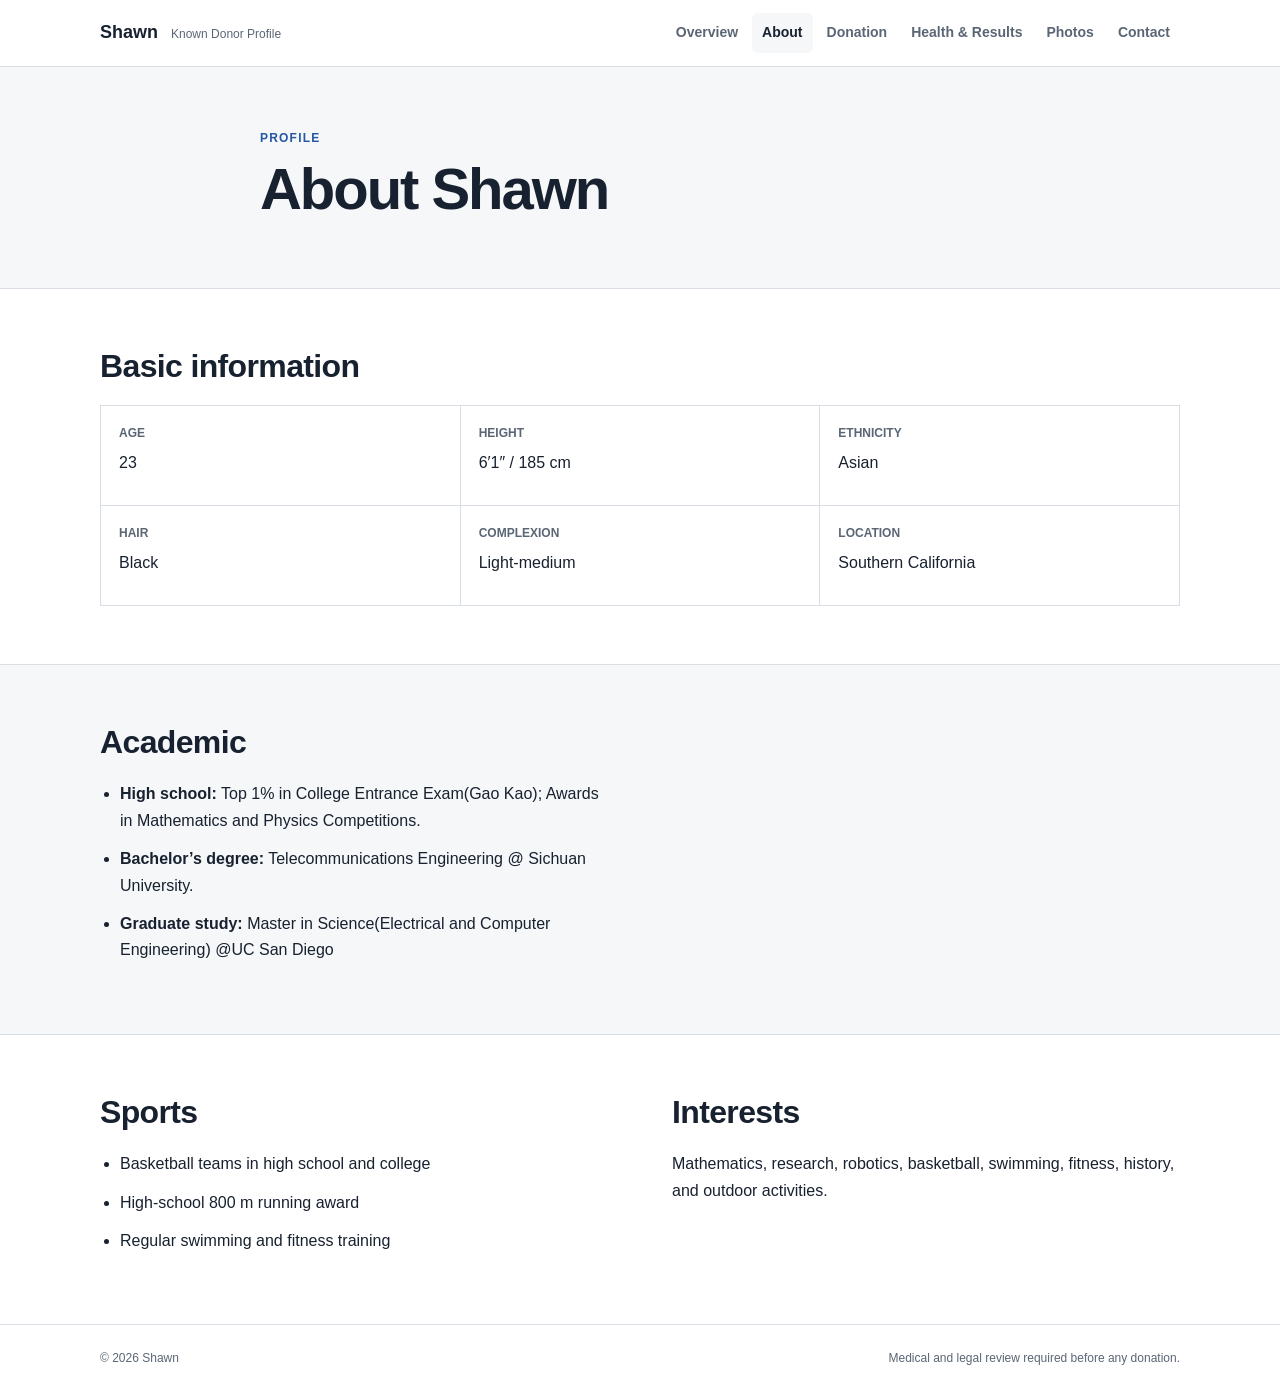
==== commit 765924e7: "Revise profile title, age, and education details Updated the title and age in the profile. Changed '" ====
--- a/info.html
+++ b/info.html
@@ -3,7 +3,7 @@
 <head>
   <meta charset="utf-8">
   <meta name="viewport" content="width=device-width, initial-scale=1">
-  <title>About Shawn | Known Donor Profile</title>
+  <title>About Me</title>
   <meta name="description" content="Basic profile, education, family background, sports, and interests.">
   <meta name="theme-color" content="#1f2937">
   <link rel="stylesheet" href="style.css">
@@ -36,7 +36,7 @@
       <div class="container">
         <h2>Basic information</h2>
         <dl class="facts">
-          <div><dt>Age</dt><dd>22</dd></div>
+          <div><dt>Age</dt><dd>23</dd></div>
           <div><dt>Height</dt><dd>6′1″ / 185 cm</dd></div>
           <div><dt>Ethnicity</dt><dd>Asian</dd></div>
           <div><dt>Hair</dt><dd>Black</dd></div>
@@ -49,18 +49,13 @@
     <section class="section alt">
       <div class="container two-columns">
         <div>
-          <h2>Education</h2>
+          <h2>Academic</h2>
           <ul class="plain-list">
-            <li><strong>High school:</strong> top 1% college entrance exam score; awards in mathematics and physics competitions.</li>
-            <li><strong>Bachelor’s degree:</strong> Telecommunications Engineering; awards in mathematics, mathematical modeling, and electrical design competitions.</li>
-            <li><strong>Graduate study:</strong> electrical and computer engineering research.</li>
+            <li><strong>High school:</strong> Top 1% in College Entrance Exam(Gao Kao); Awards in Mathematics and Physics Competitions.</li>
+            <li><strong>Bachelor’s degree:</strong> Telecommunications Engineering @ Sichuan University.</li>
+            <li><strong>Graduate study:</strong> Master in Science(Electrical and Computer Engineering) @UC San Diego</li>
           </ul>
         </div>
-        <div>
-          <h2>Family background</h2>
-          <p>I grew up mainly with an extended family, including friends and cousins. My family was close and supportive. My parents encouraged me to try new things and gave me space to explore, which developed my curiosity and interest in learning.</p>
-        </div>
-      </div>
     </section>
 
     <section class="section">
--- a/style.css
+++ b/style.css
@@ -9,116 +9,946 @@
   --max: 1080px;
 }
 
-* { box-sizing: border-box; }
-html { scroll-behavior: smooth; }
+* {
+  box-sizing: border-box;
+}
+
+html {
+  scroll-behavior: smooth;
+}
+
 body {
   margin: 0;
   color: var(--text);
   background: var(--white);
-  font-family: -apple-system, BlinkMacSystemFont, "Segoe UI", Arial, sans-serif;
+  font-family: -apple-system, BlinkMacSystemFont,
+    "Segoe UI", Arial, sans-serif;
   font-size: 16px;
   line-height: 1.65;
 }
-a { color: var(--accent); }
-h1, h2, h3, p { margin-top: 0; }
-h1 { margin-bottom: 16px; font-size: clamp(38px, 6vw, 58px); line-height: 1.05; letter-spacing: -0.035em; }
-h2 { margin-bottom: 20px; font-size: clamp(25px, 3vw, 32px); line-height: 1.2; letter-spacing: -0.02em; }
-h3 { margin-bottom: 10px; font-size: 20px; }
-p { margin-bottom: 16px; }
-.container { width: min(var(--max), calc(100% - 40px)); margin: 0 auto; }
-.narrow { max-width: 760px; }
-.skip-link { position: fixed; top: 10px; left: 10px; z-index: 999; transform: translateY(-150%); padding: 8px 12px; color: white; background: var(--text); }
-.skip-link:focus { transform: none; }
-:focus-visible { outline: 3px solid #f0b429; outline-offset: 3px; }
-
-.site-header { position: sticky; top: 0; z-index: 100; border-bottom: 1px solid var(--line); background: rgba(255,255,255,.96); }
-.header-row { min-height: 66px; display: flex; align-items: center; justify-content: space-between; gap: 28px; }
-.brand { color: var(--text); font-size: 18px; font-weight: 750; text-decoration: none; }
-.brand span { margin-left: 8px; color: var(--muted); font-size: 12px; font-weight: 500; }
-.site-nav { display: flex; align-items: center; gap: 4px; }
-.site-nav a { padding: 8px 10px; border-radius: 6px; color: var(--muted); font-size: 14px; font-weight: 600; text-decoration: none; }
-.site-nav a:hover, .site-nav a.active { color: var(--text); background: var(--light); }
-.menu-button { display: none; padding: 7px 10px; border: 1px solid var(--line); border-radius: 6px; background: white; color: var(--text); cursor: pointer; }
-
-.hero { padding: 84px 0 76px; border-bottom: 1px solid var(--line); }
-.label { margin-bottom: 10px; color: var(--accent); font-size: 12px; font-weight: 750; letter-spacing: .1em; text-transform: uppercase; }
-.lead { max-width: 700px; margin-bottom: 26px; color: var(--muted); font-size: 20px; }
-.actions { display: flex; flex-wrap: wrap; gap: 10px; }
-.button { display: inline-block; padding: 10px 16px; border: 1px solid var(--line); border-radius: 7px; color: var(--text); background: white; font-size: 14px; font-weight: 700; text-decoration: none; }
-.button:hover { border-color: #aeb7c2; background: var(--light); }
-.button.primary { border-color: var(--accent); color: white; background: var(--accent); }
-.button.primary:hover { background: var(--accent-dark); }
-
-.page-header { padding: 62px 0 52px; border-bottom: 1px solid var(--line); background: var(--light); }
-.page-header p:last-child { max-width: 760px; margin-bottom: 0; color: var(--muted); }
-.section { padding: 58px 0; }
-.section.alt { border-block: 1px solid var(--line); background: var(--light); }
-.two-columns { display: grid; grid-template-columns: 1fr 1fr; gap: 64px; }
-.inline-link { font-weight: 700; text-underline-offset: 3px; }
-
-.facts { margin: 0; display: grid; grid-template-columns: repeat(3, 1fr); border-top: 1px solid var(--line); border-left: 1px solid var(--line); }
-.facts div { min-height: 100px; padding: 18px; border-right: 1px solid var(--line); border-bottom: 1px solid var(--line); }
-.facts dt, .rows dt { margin-bottom: 6px; color: var(--muted); font-size: 12px; font-weight: 700; text-transform: uppercase; }
-.facts dd, .rows dd { margin: 0; }
-.rows { margin: 0; border-top: 1px solid var(--line); }
-.rows div { padding: 13px 0; display: grid; grid-template-columns: 125px 1fr; gap: 18px; border-bottom: 1px solid var(--line); }
-.rows dt { margin: 2px 0 0; }
-.steps { margin: 0; padding: 0; display: grid; grid-template-columns: repeat(4, 1fr); gap: 20px; list-style: none; counter-reset: steps; }
-.steps li { padding-top: 16px; border-top: 3px solid var(--accent); counter-increment: steps; }
-.steps li::before { content: counter(steps); display: block; margin-bottom: 22px; color: var(--muted); font-size: 13px; }
-.steps strong, .steps span { display: block; }
-.steps strong { margin-bottom: 8px; }
-.steps span { color: var(--muted); font-size: 14px; }
-.plain-list { margin: 0; padding-left: 20px; }
-.plain-list li { margin-bottom: 12px; }
-.contact-section { background: var(--text); color: white; }
-.contact-section h2, .contact-section a { color: white; }
-.contact-section .small { margin-bottom: 0; color: #c5ccd5; font-size: 13px; }
-
-.questionnaire-layout { padding: 44px 0 70px; display: grid; grid-template-columns: 220px minmax(0, 1fr); gap: 44px; align-items: start; }
-.contents { position: sticky; top: 90px; display: grid; border: 1px solid var(--line); }
-.contents strong { padding: 12px 14px; border-bottom: 1px solid var(--line); background: var(--light); font-size: 13px; }
-.contents a { padding: 9px 14px; border-bottom: 1px solid var(--line); color: var(--muted); font-size: 13px; text-decoration: none; }
-.contents a:last-child { border-bottom: 0; }
-.contents a:hover { color: var(--accent); background: var(--light); }
-.questionnaire { min-width: 0; }
-.questionnaire > section { padding: 0 0 52px; margin-bottom: 52px; border-bottom: 2px solid var(--line); scroll-margin-top: 90px; overflow-x: auto; }
-.questionnaire > section:last-child { margin-bottom: 0; border-bottom: 0; }
-.questionnaire h2 { margin-bottom: 28px; }
-.questionnaire h3 { margin: 34px 0 12px; padding-top: 22px; border-top: 1px solid var(--line); }
-.question-block { padding: 13px 0; border-bottom: 1px solid var(--line); }
-.question-block strong { display: block; font-size: 14px; line-height: 1.5; }
-.answer { margin: 5px 0 0; color: var(--accent-dark); font-size: 14px; font-weight: 700; }
-.info-table { width: 100%; min-width: 680px; margin: 16px 0 28px; border-collapse: collapse; font-size: 13px; }
-.info-table th, .info-table td { padding: 10px 12px; border: 1px solid var(--line); text-align: left; vertical-align: top; }
-.info-table th { background: var(--light); }
-.document-card { padding: 20px; border: 1px solid var(--line); background: var(--light); }
-.document-card h3 { margin: 0 0 4px; padding: 0; border: 0; }
-.document-card .doc-actions { margin-top: 14px; }
-.empty-gallery { min-height: 440px; border: 1px dashed #b8c0ca; background: var(--light); }
-
-.site-footer { padding: 24px 0; border-top: 1px solid var(--line); color: var(--muted); background: white; font-size: 12px; }
-.footer-row { display: flex; justify-content: space-between; gap: 20px; }
+
+a {
+  color: var(--accent);
+}
+
+h1, h2, h3, p {
+  margin-top: 0;
+}
+
+h1 {
+  margin-bottom: 16px;
+  font-size: clamp(38px, 6vw, 58px);
+  line-height: 1.05;
+  letter-spacing: -0.035em;
+}
+
+h2 {
+  margin-bottom: 20px;
+  font-size: clamp(25px, 3vw, 32px);
+  line-height: 1.2;
+  letter-spacing: -0.02em;
+}
+
+h3 {
+  margin-bottom: 10px;
+  font-size: 20px;
+}
+
+p {
+  margin-bottom: 16px;
+}
+
+.container {
+  width: min(var(--max), calc(100% - 40px));
+  margin: 0 auto;
+}
+
+.narrow {
+  max-width: 760px;
+}
+
+.skip-link {
+  position: fixed;
+  top: 10px;
+  left: 10px;
+  z-index: 999;
+  transform: translateY(-150%);
+  padding: 8px 12px;
+  color: white;
+  background: var(--text);
+}
+
+.skip-link:focus {
+  transform: none;
+}
+
+:focus-visible {
+  outline: 3px solid #f0b429;
+  outline-offset: 3px;
+}
+
+/* =====================================
+   Header
+===================================== */
+
+.site-header {
+  position: sticky;
+  top: 0;
+  z-index: 100;
+  border-bottom: 1px solid var(--line);
+  background: rgba(255,255,255,.96);
+}
+
+.header-row {
+  min-height: 66px;
+  display: flex;
+  align-items: center;
+  justify-content: space-between;
+  gap: 28px;
+}
+
+.brand {
+  color: var(--text);
+  font-size: 18px;
+  font-weight: 750;
+  text-decoration: none;
+}
+
+.brand span {
+  margin-left: 8px;
+  color: var(--muted);
+  font-size: 12px;
+  font-weight: 500;
+}
+
+.site-nav {
+  display: flex;
+  align-items: center;
+  gap: 4px;
+}
+
+.site-nav a {
+  padding: 8px 10px;
+  border-radius: 6px;
+  color: var(--muted);
+  font-size: 14px;
+  font-weight: 600;
+  text-decoration: none;
+}
+
+.site-nav a:hover,
+.site-nav a.active {
+  color: var(--text);
+  background: var(--light);
+}
+
+.menu-button {
+  display: none;
+  padding: 7px 10px;
+  border: 1px solid var(--line);
+  border-radius: 6px;
+  background: white;
+  color: var(--text);
+  cursor: pointer;
+}
+
+/* =====================================
+   Shared Sections
+===================================== */
+
+.hero {
+  padding: 84px 0 76px;
+  border-bottom: 1px solid var(--line);
+}
+
+.label {
+  margin-bottom: 10px;
+  color: var(--accent);
+  font-size: 12px;
+  font-weight: 750;
+  letter-spacing: .1em;
+  text-transform: uppercase;
+}
+
+.lead {
+  max-width: 700px;
+  margin-bottom: 26px;
+  color: var(--muted);
+  font-size: 20px;
+}
+
+.notice-box {
+  margin: 24px 0;
+  padding: 16px 18px;
+  border-left: 4px solid var(--accent);
+  background: var(--light);
+  font-size: 15px;
+}
+
+.notice-box strong {
+  color: var(--accent-dark);
+}
+
+.actions {
+  display: flex;
+  flex-wrap: wrap;
+  gap: 10px;
+}
+
+.button {
+  display: inline-block;
+  padding: 10px 16px;
+  border: 1px solid var(--line);
+  border-radius: 7px;
+  color: var(--text);
+  background: white;
+  font-size: 14px;
+  font-weight: 700;
+  text-decoration: none;
+}
+
+.button:hover {
+  border-color: #aeb7c2;
+  background: var(--light);
+}
+
+.button.primary {
+  border-color: var(--accent);
+  color: white;
+  background: var(--accent);
+}
+
+.button.primary:hover {
+  background: var(--accent-dark);
+}
+
+.page-header {
+  padding: 62px 0 52px;
+  border-bottom: 1px solid var(--line);
+  background: var(--light);
+}
+
+.page-header p:last-child {
+  max-width: 760px;
+  margin-bottom: 0;
+  color: var(--muted);
+}
+
+.section {
+  padding: 58px 0;
+}
+
+.section.alt {
+  border-block: 1px solid var(--line);
+  background: var(--light);
+}
+
+.two-columns {
+  display: grid;
+  grid-template-columns: 1fr 1fr;
+  gap: 64px;
+}
+
+.inline-link {
+  font-weight: 700;
+  text-underline-offset: 3px;
+}
+
+/* =====================================
+   Facts, Rows, Steps
+===================================== */
+
+.facts {
+  margin: 0;
+  display: grid;
+  grid-template-columns: repeat(3, 1fr);
+  border-top: 1px solid var(--line);
+  border-left: 1px solid var(--line);
+}
+
+.facts div {
+  min-height: 100px;
+  padding: 18px;
+  border-right: 1px solid var(--line);
+  border-bottom: 1px solid var(--line);
+}
+
+.facts dt,
+.rows dt {
+  margin-bottom: 6px;
+  color: var(--muted);
+  font-size: 12px;
+  font-weight: 700;
+  text-transform: uppercase;
+}
+
+.facts dd,
+.rows dd {
+  margin: 0;
+}
+
+.rows {
+  margin: 0;
+  border-top: 1px solid var(--line);
+}
+
+.rows div {
+  padding: 13px 0;
+  display: grid;
+  grid-template-columns: 125px 1fr;
+  gap: 18px;
+  border-bottom: 1px solid var(--line);
+}
+
+.important-rows div {
+  padding-block: 16px;
+}
+
+.important-rows dt {
+  color: var(--accent-dark);
+}
+
+.rows dt {
+  margin: 2px 0 0;
+}
+
+.steps {
+  margin: 0;
+  padding: 0;
+  display: grid;
+  grid-template-columns: repeat(4, 1fr);
+  gap: 20px;
+  list-style: none;
+  counter-reset: steps;
+}
+
+.steps li {
+  padding-top: 16px;
+  border-top: 3px solid var(--accent);
+  counter-increment: steps;
+}
+
+.steps li::before {
+  content: counter(steps);
+  display: block;
+  margin-bottom: 22px;
+  color: var(--muted);
+  font-size: 13px;
+}
+
+.steps strong,
+.steps span {
+  display: block;
+}
+
+.steps strong {
+  margin-bottom: 8px;
+}
+
+.steps span {
+  color: var(--muted);
+  font-size: 14px;
+}
+
+.plain-list {
+  margin: 0;
+  padding-left: 20px;
+}
+
+.plain-list li {
+  margin-bottom: 12px;
+}
+
+.contact-section {
+  background: var(--text);
+  color: white;
+}
+
+.contact-section h2,
+.contact-section a {
+  color: white;
+}
+
+.contact-section .small {
+  margin-bottom: 0;
+  color: #c5ccd5;
+  font-size: 13px;
+}
+
+/* =====================================
+   Questionnaire / Health
+===================================== */
+
+.questionnaire-layout {
+  padding: 44px 0 70px;
+  display: grid;
+  grid-template-columns: 220px minmax(0, 1fr);
+  gap: 44px;
+  align-items: start;
+}
+
+.contents {
+  position: sticky;
+  top: 90px;
+  display: grid;
+  border: 1px solid var(--line);
+}
+
+.contents strong {
+  padding: 12px 14px;
+  border-bottom: 1px solid var(--line);
+  background: var(--light);
+  font-size: 13px;
+}
+
+.contents a {
+  padding: 9px 14px;
+  border-bottom: 1px solid var(--line);
+  color: var(--muted);
+  font-size: 13px;
+  text-decoration: none;
+}
+
+.contents a:last-child {
+  border-bottom: 0;
+}
+
+.contents a:hover {
+  color: var(--accent);
+  background: var(--light);
+}
+
+.questionnaire {
+  min-width: 0;
+}
+
+.questionnaire > section {
+  padding: 0 0 52px;
+  margin-bottom: 52px;
+  border-bottom: 2px solid var(--line);
+  scroll-margin-top: 90px;
+  overflow-x: auto;
+}
+
+.questionnaire > section:last-child {
+  margin-bottom: 0;
+  border-bottom: 0;
+}
+
+.questionnaire h2 {
+  margin-bottom: 28px;
+}
+
+.questionnaire h3 {
+  margin: 34px 0 12px;
+  padding-top: 22px;
+  border-top: 1px solid var(--line);
+}
+
+.question-block {
+  padding: 13px 0;
+  border-bottom: 1px solid var(--line);
+}
+
+.question-block strong {
+  display: block;
+  font-size: 14px;
+  line-height: 1.5;
+}
+
+.answer {
+  margin: 5px 0 0;
+  color: var(--accent-dark);
+  font-size: 14px;
+  font-weight: 700;
+}
+
+.info-table {
+  width: 100%;
+  min-width: 680px;
+  margin: 16px 0 28px;
+  border-collapse: collapse;
+  font-size: 13px;
+}
+
+.info-table th,
+.info-table td {
+  padding: 10px 12px;
+  border: 1px solid var(--line);
+  text-align: left;
+  vertical-align: top;
+}
+
+.info-table th {
+  background: var(--light);
+}
+
+.document-card {
+  padding: 20px;
+  border: 1px solid var(--line);
+  background: var(--light);
+}
+
+.document-card h3 {
+  margin: 0 0 4px;
+  padding: 0;
+  border: 0;
+}
+
+.document-card .doc-actions {
+  margin-top: 14px;
+}
+
+.empty-gallery {
+  min-height: 440px;
+  border: 1px dashed #b8c0ca;
+  background: var(--light);
+}
+
+/* =====================================
+   Homepage
+===================================== */
+
+.home-page .home-main {
+  padding-top: 58px;
+  padding-bottom: 56px;
+}
+
+.home-page .hero-layout {
+  display: grid;
+  grid-template-columns:
+    minmax(0, 1fr)
+    minmax(0, 1fr);
+  gap: 44px;
+  align-items: center;
+  padding-bottom: 56px;
+  border-bottom: 1px solid var(--line);
+}
+
+.home-page .hero-copy,
+.home-page .hero-photos {
+  min-width: 0;
+}
+
+.home-page .hero-copy h1 {
+  font-size: clamp(30px, 3.8vw, 44px);
+  line-height: 1.13;
+}
+
+.home-page .hero-copy .lead {
+  font-size: 18px;
+  margin-bottom: 20px;
+}
+
+.home-page .hero-copy p {
+  margin-bottom: 17px;
+}
+
+.home-page .hero-actions {
+  display: flex;
+  gap: 10px;
+  flex-wrap: wrap;
+}
+
+/* Six Photos */
+
+.home-page .hero-photo-grid {
+  display: grid;
+  grid-template-columns: repeat(3, minmax(0, 1fr));
+  grid-template-rows: repeat(3, minmax(0, 1fr));
+  aspect-ratio: 1 / 1;
+  gap: 8px;
+  width: 100%;
+}
+
+.home-page .hero-photo-slot {
+  position: relative;
+  min-width: 0;
+  min-height: 0;
+  overflow: hidden;
+  border-radius: 6px;
+  background: var(--light);
+}
+
+.home-page .portrait-main {
+  grid-column: span 2;
+  grid-row: span 2;
+}
+
+.home-page .hero-photo-slot img {
+  position: absolute;
+  inset: 0;
+  display: block;
+  width: 100%;
+  height: 100%;
+  object-fit: cover;
+  object-position: center;
+}
+
+.home-page .more-photos {
+  margin: 10px 0 0;
+  text-align: right;
+  font-size: 14px;
+}
+
+/* Homepage Content */
+
+.home-page .content-section {
+  max-width: 860px;
+  padding: 42px 0;
+  border-bottom: 1px solid var(--line);
+}
+
+.home-page .content-section dl {
+  margin: 0;
+}
+
+.home-page .content-section dl > div {
+  display: grid;
+  grid-template-columns: 170px minmax(0, 1fr);
+  gap: 16px;
+  padding: 12px 0;
+  border-bottom: 1px solid var(--line);
+}
+
+.home-page .content-section dt {
+  font-weight: 700;
+}
+
+.home-page .content-section dd {
+  margin: 0;
+  color: var(--muted);
+}
+
+.home-page .content-section li {
+  margin-bottom: 10px;
+}
+
+.home-page .home-main > section:last-child {
+  border-bottom: 0;
+}
+
+/* =====================================
+   Separate Photo Gallery
+===================================== */
+
+.photo-grid {
+  display: grid;
+  grid-template-columns: repeat(3, minmax(0, 1fr));
+  gap: 14px;
+}
+
+.photo-grid img {
+  display: block;
+  width: 100%;
+  aspect-ratio: 4 / 5;
+  object-fit: cover;
+  border-radius: 6px;
+}
+
+.photo-grid .photo-placeholder {
+  display: grid;
+  place-items: center;
+  width: 100%;
+  aspect-ratio: 4 / 5;
+  border: 1px dashed #b8c0ca;
+  background: var(--light);
+  color: var(--muted);
+  font-size: 14px;
+}
+
+/* =====================================
+   Footer
+===================================== */
+
+.site-footer {
+  padding: 24px 0;
+  border-top: 1px solid var(--line);
+  color: var(--muted);
+  background: white;
+  font-size: 12px;
+}
+
+.footer-row {
+  display: flex;
+  justify-content: space-between;
+  gap: 20px;
+}
+
+/* =====================================
+   Responsive
+===================================== */
 
 @media (max-width: 820px) {
-  .menu-button { display: block; }
-  .site-nav { position: absolute; top: 66px; left: 20px; right: 20px; display: none; padding: 8px; flex-direction: column; align-items: stretch; border: 1px solid var(--line); background: white; }
-  .site-nav.open { display: flex; }
-  .site-nav a { padding: 10px; }
-  .two-columns, .questionnaire-layout { grid-template-columns: 1fr; gap: 34px; }
-  .contents { position: static; }
-  .steps { grid-template-columns: 1fr 1fr; }
-  .facts { grid-template-columns: 1fr 1fr; }
+
+  .menu-button {
+    display: block;
+  }
+
+  .site-nav {
+    position: absolute;
+    top: 66px;
+    left: 20px;
+    right: 20px;
+    display: none;
+    padding: 8px;
+    flex-direction: column;
+    align-items: stretch;
+    border: 1px solid var(--line);
+    background: white;
+  }
+
+  .site-nav.open {
+    display: flex;
+  }
+
+  .site-nav a {
+    padding: 10px;
+  }
+
+  .two-columns,
+  .questionnaire-layout {
+    grid-template-columns: 1fr;
+    gap: 34px;
+  }
+
+  .contents {
+    position: static;
+  }
+
+  .steps,
+  .facts {
+    grid-template-columns: 1fr 1fr;
+  }
+
+  .home-page .hero-layout {
+    grid-template-columns: 1fr;
+    gap: 30px;
+  }
+
+  .home-page .hero-photo-grid {
+    max-width: 520px;
+    margin: 0 auto;
+  }
+
+  .home-page .more-photos {
+    max-width: 520px;
+    margin: 10px auto 0;
+  }
+
+  /* Homepage navigation without JavaScript */
+
+  .home-page .header-row {
+    flex-wrap: wrap;
+    gap: 6px 18px;
+    padding-block: 12px;
+  }
+
+  .home-page .site-nav {
+    position: static;
+    display: flex;
+    flex-direction: row;
+    flex-wrap: wrap;
+    align-items: center;
+    gap: 2px;
+    border: 0;
+    padding: 0;
+  }
+
+  .home-page .site-nav a {
+    padding: 6px 8px;
+  }
 }
 
 @media (max-width: 560px) {
-  .container { width: min(var(--max), calc(100% - 28px)); }
-  .brand span { display: none; }
-  .hero { padding: 60px 0 54px; }
-  .section { padding: 44px 0; }
-  .facts, .steps { grid-template-columns: 1fr; }
-  .rows div { grid-template-columns: 1fr; gap: 3px; }
-  .footer-row { flex-direction: column; }
-  .empty-gallery { min-height: 300px; }
-}
-
+
+  .container {
+    width: min(var(--max), calc(100% - 28px));
+  }
+
+  .brand span {
+    display: none;
+  }
+
+  .hero {
+    padding: 60px 0 54px;
+  }
+
+  .section {
+    padding: 44px 0;
+  }
+
+  .facts,
+  .steps {
+    grid-template-columns: 1fr;
+  }
+
+  .rows div {
+    grid-template-columns: 1fr;
+    gap: 3px;
+  }
+
+  .footer-row {
+    flex-direction: column;
+  }
+
+  .empty-gallery {
+    min-height: 300px;
+  }
+
+  .home-page .home-main {
+    padding-top: 32px;
+  }
+
+  .home-page .hero-layout {
+    gap: 24px;
+    padding-bottom: 38px;
+  }
+
+  .home-page .hero-photo-grid {
+    gap: 6px;
+  }
+
+  .home-page .content-section {
+    padding: 32px 0;
+  }
+
+  .home-page .content-section dl > div {
+    grid-template-columns: 1fr;
+    gap: 2px;
+  }
+
+  .photo-grid {
+    grid-template-columns: repeat(2, minmax(0, 1fr));
+  }
+}
+
+
+/* =====================================
+   Photo Gallery Page: Labeled Cards
+===================================== */
+
+.gallery-page .page-header {
+  padding: 44px 0 24px;
+  background: var(--white);
+  border-bottom: 0;
+}
+
+.gallery-page .page-header h1 {
+  margin: 0;
+  font-size: clamp(32px, 4vw, 42px);
+}
+
+.gallery-page .section {
+  padding: 16px 0 72px;
+}
+
+.gallery-page .photo-wall {
+  display: grid;
+  grid-template-columns: repeat(4, minmax(0, 1fr));
+  gap: 20px;
+}
+
+.gallery-page .gallery-card {
+  display: block;
+  overflow: hidden;
+  border: 1px solid var(--line);
+  border-radius: 14px;
+  color: var(--text);
+  background: var(--white);
+  text-decoration: none;
+  transition: box-shadow 0.2s ease, transform 0.2s ease;
+}
+
+.gallery-page .gallery-card:hover {
+  transform: translateY(-2px);
+  box-shadow: 0 6px 22px rgba(24, 33, 47, 0.08);
+}
+
+.gallery-page .gallery-image {
+  position: relative;
+  aspect-ratio: 4 / 4.5;
+  overflow: hidden;
+  background: var(--light);
+}
+
+.gallery-page .gallery-image img {
+  display: block;
+  width: 100%;
+  height: 100%;
+  object-fit: cover;
+}
+
+.gallery-page .gallery-tag {
+  position: absolute;
+  top: 12px;
+  left: 12px;
+  border-radius: 999px;
+  padding: 4px 11px;
+  color: white;
+  background: rgba(24, 44, 43, 0.9);
+  font-size: 12px;
+  font-weight: 700;
+  line-height: 1.35;
+}
+
+.gallery-page .gallery-caption {
+  padding: 14px 16px 16px;
+}
+
+.gallery-page .gallery-caption h2 {
+  margin: 0 0 5px;
+  font-size: 16px;
+  font-weight: 700;
+  line-height: 1.35;
+  letter-spacing: 0;
+}
+
+.gallery-page .gallery-caption p {
+  margin: 0;
+  color: var(--muted);
+  font-size: 13px;
+  line-height: 1.5;
+  white-space: normal;
+  display: -webkit-box;
+  -webkit-box-orient: vertical;
+  -webkit-line-clamp: 2;
+  overflow: hidden;
+}
+
+@media (max-width: 980px) {
+  .gallery-page .photo-wall {
+    grid-template-columns: repeat(3, minmax(0, 1fr));
+    gap: 14px;
+  }
+}
+
+@media (max-width: 680px) {
+  .gallery-page .photo-wall {
+    grid-template-columns: repeat(2, minmax(0, 1fr));
+    gap: 10px;
+  }
+
+  .gallery-page .gallery-image {
+    aspect-ratio: 4 / 4.7;
+  }
+
+  .gallery-page .gallery-caption {
+    padding: 10px 11px 12px;
+  }
+
+  .gallery-page .gallery-caption h2 {
+    font-size: 14px;
+  }
+
+  .gallery-page .gallery-caption p {
+    font-size: 12px;
+  }
+
+  .gallery-page .gallery-tag {
+    top: 8px;
+    left: 8px;
+    padding: 3px 9px;
+    font-size: 11px;
+  }
+}
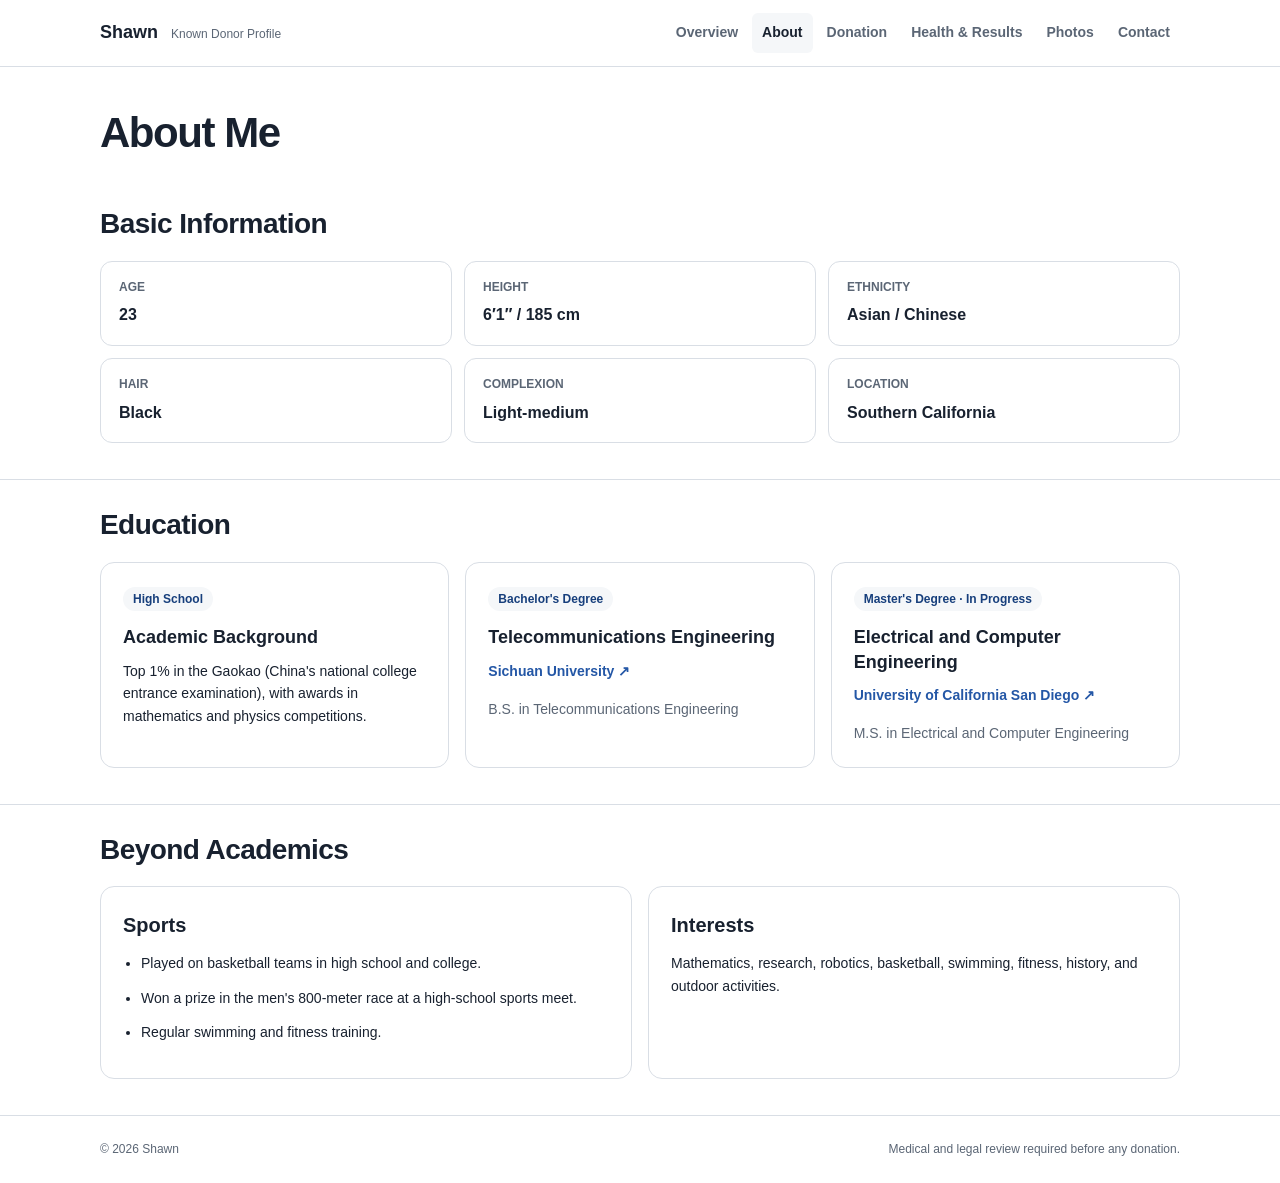
==== commit d9244569: "Refine About page and link official university websites" ====
--- a/info.html
+++ b/info.html
@@ -3,13 +3,14 @@
 <head>
   <meta charset="utf-8">
   <meta name="viewport" content="width=device-width, initial-scale=1">
-  <title>About Me</title>
-  <meta name="description" content="Basic profile, education, family background, sports, and interests.">
+  <title>About Me | Shawn</title>
+  <meta name="description" content="Shawn's background, education, sports, and interests.">
   <meta name="theme-color" content="#1f2937">
   <link rel="stylesheet" href="style.css">
 </head>
-<body>
+<body class="about-page">
   <a class="skip-link" href="#main">Skip to content</a>
+
   <header class="site-header">
     <div class="container header-row">
       <a class="brand" href="index.html">Shawn <span>Known Donor Profile</span></a>
@@ -18,27 +19,27 @@
         <a href="index.html">Overview</a>
         <a class="active" aria-current="page" href="info.html">About</a>
         <a href="why.html">Donation</a>
-        <a href="result.html">Health & Results</a>
+        <a href="result.html">Health &amp; Results</a>
         <a href="photos.html">Photos</a>
         <a href="mailto:profile.contact.shawn@gmail.com?subject=Known%20donor%20introduction">Contact</a>
       </nav>
     </div>
   </header>
+
   <main id="main">
     <header class="page-header">
-      <div class="container narrow">
-        <p class="label">Profile</p>
-        <h1>About Shawn</h1>
+      <div class="container">
+        <h1>About Me</h1>
       </div>
     </header>
 
-    <section class="section">
+    <section class="section" aria-labelledby="basic-heading">
       <div class="container">
-        <h2>Basic information</h2>
+        <h2 id="basic-heading">Basic Information</h2>
         <dl class="facts">
           <div><dt>Age</dt><dd>23</dd></div>
           <div><dt>Height</dt><dd>6′1″ / 185 cm</dd></div>
-          <div><dt>Ethnicity</dt><dd>Asian</dd></div>
+          <div><dt>Ethnicity</dt><dd>Asian / Chinese</dd></div>
           <div><dt>Hair</dt><dd>Black</dd></div>
           <div><dt>Complexion</dt><dd>Light-medium</dd></div>
           <div><dt>Location</dt><dd>Southern California</dd></div>
@@ -46,35 +47,54 @@
       </div>
     </section>
 
-    <section class="section alt">
-      <div class="container two-columns">
-        <div>
-          <h2>Academic</h2>
-          <ul class="plain-list">
-            <li><strong>High school:</strong> Top 1% in College Entrance Exam(Gao Kao); Awards in Mathematics and Physics Competitions.</li>
-            <li><strong>Bachelor’s degree:</strong> Telecommunications Engineering @ Sichuan University.</li>
-            <li><strong>Graduate study:</strong> Master in Science(Electrical and Computer Engineering) @UC San Diego</li>
-          </ul>
+    <section class="section" aria-labelledby="education-heading">
+      <div class="container">
+        <h2 id="education-heading">Education</h2>
+        <div class="education-grid">
+          <article class="education-card">
+            <span class="education-label">High School</span>
+            <h3>Academic Background</h3>
+            <p>Top 1% in the Gaokao (China's national college entrance examination), with awards in mathematics and physics competitions.</p>
+          </article>
+
+          <article class="education-card">
+            <span class="education-label">Bachelor's Degree</span>
+            <h3>Telecommunications Engineering</h3>
+            <p><a href="https://en.scu.edu.cn/index.htm" target="_blank" rel="noopener noreferrer">Sichuan University ↗</a></p>
+            <p class="education-detail">B.S. in Telecommunications Engineering</p>
+          </article>
+
+          <article class="education-card">
+            <span class="education-label">Master's Degree · In Progress</span>
+            <h3>Electrical and Computer Engineering</h3>
+            <p><a href="https://ucsd.edu/" target="_blank" rel="noopener noreferrer">University of California San Diego ↗</a></p>
+            <p class="education-detail">M.S. in Electrical and Computer Engineering</p>
+          </article>
         </div>
+      </div>
     </section>
 
-    <section class="section">
-      <div class="container two-columns">
-        <div>
-          <h2>Sports</h2>
-          <ul class="plain-list">
-            <li>Basketball teams in high school and college</li>
-            <li>High-school 800 m running award</li>
-            <li>Regular swimming and fitness training</li>
-          </ul>
-        </div>
-        <div>
-          <h2>Interests</h2>
-          <p>Mathematics, research, robotics, basketball, swimming, fitness, history, and outdoor activities.</p>
+    <section class="section" aria-labelledby="personal-heading">
+      <div class="container">
+        <h2 id="personal-heading">Beyond Academics</h2>
+        <div class="about-columns">
+          <div class="about-card">
+            <h3>Sports</h3>
+            <ul class="plain-list">
+              <li>Played on basketball teams in high school and college.</li>
+              <li>Won a prize in the men's 800-meter race at a high-school sports meet.</li>
+              <li>Regular swimming and fitness training.</li>
+            </ul>
+          </div>
+          <div class="about-card">
+            <h3>Interests</h3>
+            <p>Mathematics, research, robotics, basketball, swimming, fitness, history, and outdoor activities.</p>
+          </div>
         </div>
       </div>
     </section>
   </main>
+
   <footer class="site-footer">
     <div class="container footer-row">
       <span>© <span data-year>2026</span> Shawn</span>
--- a/style.css
+++ b/style.css
@@ -952,3 +952,147 @@
     font-size: 11px;
   }
 }
+
+/* =====================================
+   About Page
+===================================== */
+
+.about-page .page-header {
+  padding: 44px 0 24px;
+  border-bottom: 0;
+  background: var(--white);
+}
+
+.about-page .page-header h1 {
+  margin: 0;
+  font-size: clamp(32px, 4vw, 42px);
+}
+
+.about-page .section {
+  padding: 28px 0 36px;
+}
+
+.about-page .section + .section {
+  border-top: 1px solid var(--line);
+}
+
+.about-page .section h2 {
+  font-size: clamp(22px, 2.5vw, 28px);
+}
+
+.about-page .facts {
+  grid-template-columns: repeat(3, minmax(0, 1fr));
+  gap: 12px;
+  border: 0;
+}
+
+.about-page .facts > div {
+  min-height: 84px;
+  padding: 16px 18px;
+  border: 1px solid var(--line);
+  border-radius: 12px;
+}
+
+.about-page .facts dt {
+  margin-bottom: 5px;
+}
+
+.about-page .facts dd {
+  font-weight: 600;
+}
+
+.about-page .education-grid {
+  display: grid;
+  grid-template-columns: repeat(3, minmax(0, 1fr));
+  gap: 16px;
+}
+
+.about-page .education-card,
+.about-page .about-card {
+  min-width: 0;
+  padding: 22px;
+  border: 1px solid var(--line);
+  border-radius: 14px;
+  background: var(--white);
+}
+
+.about-page .education-label {
+  display: inline-block;
+  margin-bottom: 14px;
+  padding: 4px 10px;
+  border-radius: 999px;
+  color: var(--accent-dark);
+  background: var(--light);
+  font-size: 12px;
+  font-weight: 700;
+  line-height: 1.4;
+}
+
+.about-page .education-card h3 {
+  font-size: 18px;
+  line-height: 1.35;
+}
+
+.about-page .education-card p,
+.about-page .about-card p,
+.about-page .about-card li {
+  font-size: 14px;
+  line-height: 1.6;
+}
+
+.about-page .education-card p:last-child,
+.about-page .about-card p:last-child {
+  margin-bottom: 0;
+}
+
+.about-page .education-card a {
+  font-weight: 600;
+  text-decoration: none;
+}
+
+.about-page .education-card a:hover {
+  text-decoration: underline;
+}
+
+.about-page .education-detail {
+  color: var(--muted);
+}
+
+.about-page .about-columns {
+  display: grid;
+  grid-template-columns: repeat(2, minmax(0, 1fr));
+  gap: 16px;
+}
+
+.about-page .about-card .plain-list {
+  padding-left: 18px;
+}
+
+@media (max-width: 820px) {
+  .about-page .education-grid {
+    grid-template-columns: 1fr;
+  }
+
+  .about-page .facts {
+    grid-template-columns: repeat(2, minmax(0, 1fr));
+  }
+
+  .about-page .about-columns {
+    grid-template-columns: 1fr;
+  }
+}
+
+@media (max-width: 560px) {
+  .about-page .page-header {
+    padding: 32px 0 16px;
+  }
+
+  .about-page .section {
+    padding: 22px 0 30px;
+  }
+
+  .about-page .education-card,
+  .about-page .about-card {
+    padding: 18px;
+  }
+}
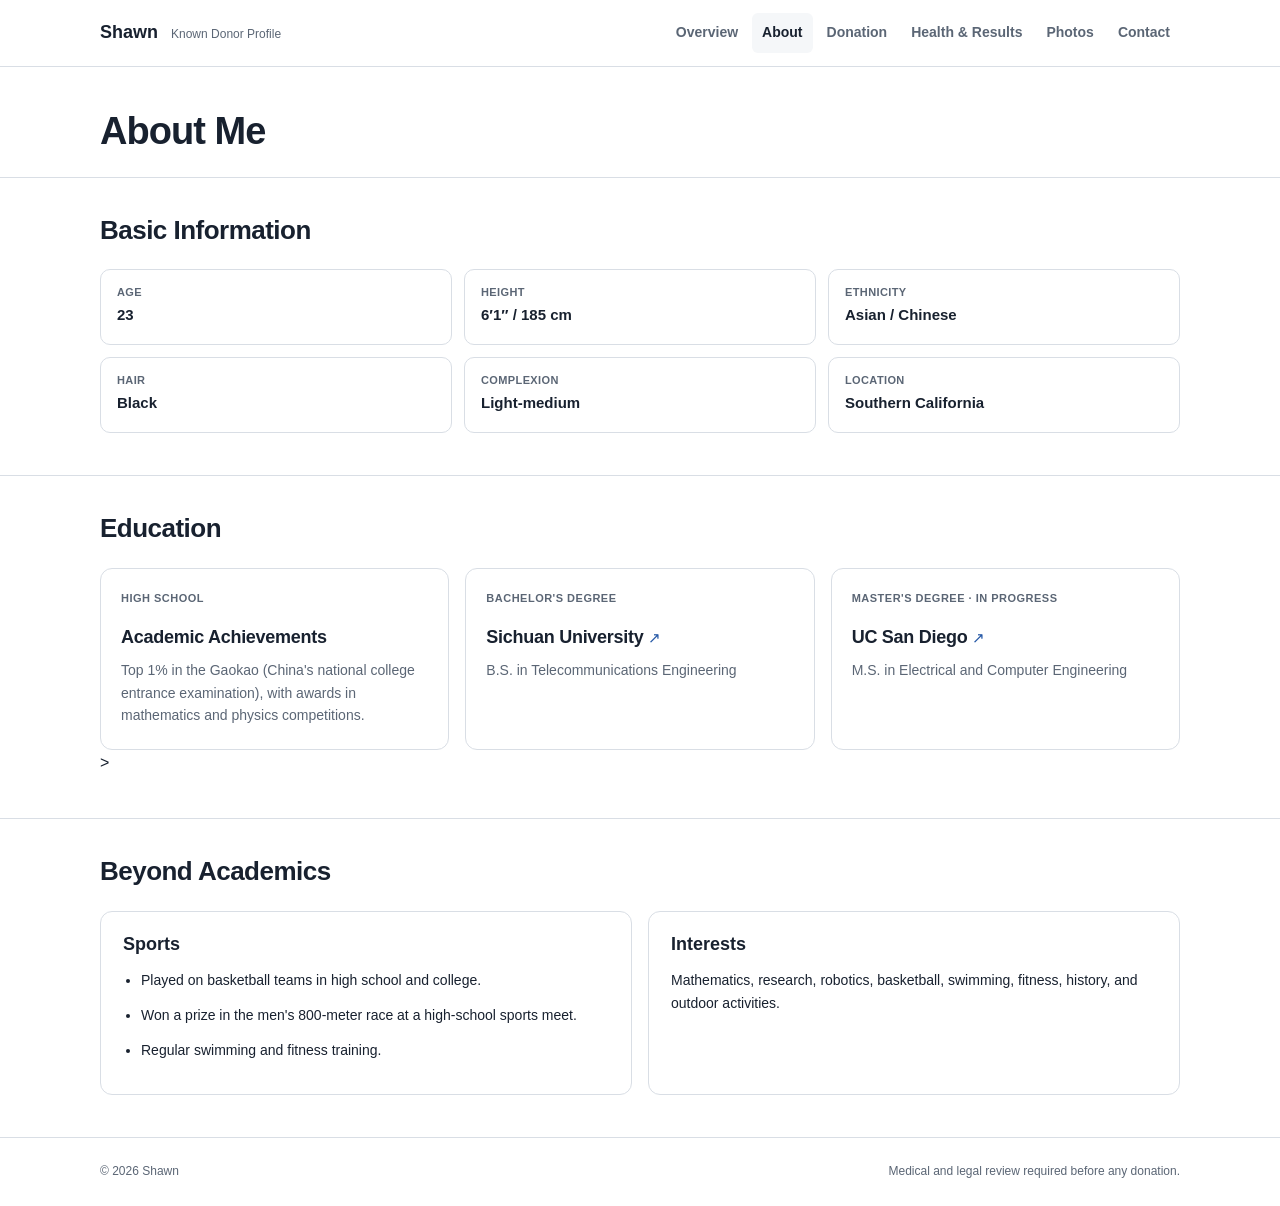
==== commit aa0c5b85: "Simplify education labels and refresh About page stylesheet" ====
--- a/info.html
+++ b/info.html
@@ -6,7 +6,7 @@
   <title>About Me | Shawn</title>
   <meta name="description" content="Shawn's background, education, sports, and interests.">
   <meta name="theme-color" content="#1f2937">
-  <link rel="stylesheet" href="style.css">
+  <link rel="stylesheet" href="style.css?v=about-2">
 </head>
 <body class="about-page">
   <a class="skip-link" href="#main">Skip to content</a>
@@ -53,24 +53,22 @@
         <div class="education-grid">
           <article class="education-card">
             <span class="education-label">High School</span>
-            <h3>Academic Background</h3>
+            <h3>Academic Achievements</h3>
             <p>Top 1% in the Gaokao (China's national college entrance examination), with awards in mathematics and physics competitions.</p>
           </article>
 
           <article class="education-card">
             <span class="education-label">Bachelor's Degree</span>
-            <h3>Telecommunications Engineering</h3>
-            <p><a href="https://en.scu.edu.cn/index.htm" target="_blank" rel="noopener noreferrer">Sichuan University ↗</a></p>
-            <p class="education-detail">B.S. in Telecommunications Engineering</p>
+            <h3><a href="https://en.scu.edu.cn/index.htm" target="_blank" rel="noopener noreferrer">Sichuan University <span aria-hidden="true">↗</span></a></h3>
+            <p>B.S. in Telecommunications Engineering</p>
           </article>
 
           <article class="education-card">
             <span class="education-label">Master's Degree · In Progress</span>
-            <h3>Electrical and Computer Engineering</h3>
-            <p><a href="https://ucsd.edu/" target="_blank" rel="noopener noreferrer">University of California San Diego ↗</a></p>
-            <p class="education-detail">M.S. in Electrical and Computer Engineering</p>
+            <h3><a href="https://ucsd.edu/" target="_blank" rel="noopener noreferrer">UC San Diego <span aria-hidden="true">↗</span></a></h3>
+            <p>M.S. in Electrical and Computer Engineering</p>
           </article>
-        </div>
+        </div>>
       </div>
     </section>
 
--- a/style.css
+++ b/style.css
@@ -954,22 +954,24 @@
 }
 
 /* =====================================
-   About Page
+   About page — restrained typography
 ===================================== */
 
 .about-page .page-header {
-  padding: 44px 0 24px;
-  border-bottom: 0;
+  padding: 42px 0 22px;
   background: var(--white);
+  border-bottom: 1px solid var(--line);
 }
 
 .about-page .page-header h1 {
   margin: 0;
-  font-size: clamp(32px, 4vw, 42px);
+  font-size: clamp(30px, 3.4vw, 38px);
+  line-height: 1.2;
+  letter-spacing: -0.025em;
 }
 
 .about-page .section {
-  padding: 28px 0 36px;
+  padding: 36px 0 42px;
 }
 
 .about-page .section + .section {
@@ -977,91 +979,136 @@
 }
 
 .about-page .section h2 {
-  font-size: clamp(22px, 2.5vw, 28px);
+  margin: 0 0 22px;
+  font-size: clamp(22px, 2.6vw, 26px);
+  font-weight: 700;
+  line-height: 1.3;
+  letter-spacing: -0.02em;
 }
 
 .about-page .facts {
+  display: grid;
   grid-template-columns: repeat(3, minmax(0, 1fr));
   gap: 12px;
-  border: 0;
+  border: none;
 }
 
 .about-page .facts > div {
-  min-height: 84px;
-  padding: 16px 18px;
+  min-height: 76px;
+  padding: 14px 16px;
+  border: 1px solid var(--line);
+  border-radius: 10px;
+  background: var(--white);
+}
+
+.about-page .facts dt {
+  margin: 0 0 3px;
+  font-size: 11px;
+  line-height: 1.5;
+  letter-spacing: .035em;
+}
+
+.about-page .facts dd {
+  font-size: 15px;
+  font-weight: 600;
+  line-height: 1.4;
+}
+
+/* Three balanced education cards */
+
+.about-page .education-grid {
+  display: grid;
+  grid-template-columns: repeat(3, minmax(0, 1fr));
+  gap: 16px;
+}
+
+.about-page .education-card {
+  display: flex;
+  flex-direction: column;
+  align-items: flex-start;
+  min-width: 0;
+  min-height: 180px;
+  padding: 22px 20px;
   border: 1px solid var(--line);
   border-radius: 12px;
-}
-
-.about-page .facts dt {
-  margin-bottom: 5px;
-}
-
-.about-page .facts dd {
-  font-weight: 600;
-}
-
-.about-page .education-grid {
-  display: grid;
-  grid-template-columns: repeat(3, minmax(0, 1fr));
+  background: var(--white);
+}
+
+.about-page .education-label {
+  display: block;
+  margin: 0 0 18px;
+  padding: 0;
+  color: var(--muted);
+  background: transparent;
+  border-radius: 0;
+  font-size: 11px;
+  font-weight: 700;
+  line-height: 1.45;
+  letter-spacing: .045em;
+  text-transform: uppercase;
+}
+
+.about-page .education-card h3 {
+  margin: 0 0 10px;
+  font-size: 18px;
+  font-weight: 700;
+  line-height: 1.35;
+  letter-spacing: -0.015em;
+  overflow-wrap: anywhere;
+}
+
+.about-page .education-card h3 a {
+  color: var(--text);
+  text-decoration: none;
+}
+
+.about-page .education-card h3 a span {
+  color: var(--accent);
+  font-size: 15px;
+  font-weight: 500;
+}
+
+.about-page .education-card h3 a:hover {
+  color: var(--accent);
+  text-decoration: underline;
+  text-underline-offset: 3px;
+}
+
+.about-page .education-card p {
+  margin: 0;
+  color: var(--muted);
+  font-size: 14px;
+  line-height: 1.6;
+}
+
+.about-page .about-columns {
+  display: grid;
+  grid-template-columns: repeat(2, minmax(0, 1fr));
   gap: 16px;
 }
 
-.about-page .education-card,
 .about-page .about-card {
   min-width: 0;
-  padding: 22px;
+  padding: 20px 22px;
   border: 1px solid var(--line);
-  border-radius: 14px;
+  border-radius: 12px;
   background: var(--white);
 }
 
-.about-page .education-label {
-  display: inline-block;
-  margin-bottom: 14px;
-  padding: 4px 10px;
-  border-radius: 999px;
-  color: var(--accent-dark);
-  background: var(--light);
-  font-size: 12px;
-  font-weight: 700;
+.about-page .about-card h3 {
+  margin: 0 0 12px;
+  font-size: 18px;
   line-height: 1.4;
 }
 
-.about-page .education-card h3 {
-  font-size: 18px;
-  line-height: 1.35;
-}
-
-.about-page .education-card p,
 .about-page .about-card p,
 .about-page .about-card li {
   font-size: 14px;
-  line-height: 1.6;
-}
-
-.about-page .education-card p:last-child,
+  line-height: 1.65;
+}
+
 .about-page .about-card p:last-child {
   margin-bottom: 0;
-}
-
-.about-page .education-card a {
-  font-weight: 600;
-  text-decoration: none;
-}
-
-.about-page .education-card a:hover {
-  text-decoration: underline;
-}
-
-.about-page .education-detail {
-  color: var(--muted);
-}
-
-.about-page .about-columns {
-  display: grid;
-  grid-template-columns: repeat(2, minmax(0, 1fr));
-  gap: 16px;
 }
 
 .about-page .about-card .plain-list {
@@ -1073,6 +1120,10 @@
     grid-template-columns: 1fr;
   }
 
+  .about-page .education-card {
+    min-height: 0;
+  }
+
   .about-page .facts {
     grid-template-columns: repeat(2, minmax(0, 1fr));
   }
@@ -1084,11 +1135,19 @@
 
 @media (max-width: 560px) {
   .about-page .page-header {
-    padding: 32px 0 16px;
+    padding: 32px 0 18px;
   }
 
   .about-page .section {
-    padding: 22px 0 30px;
+    padding: 28px 0 34px;
+  }
+
+  .about-page .facts {
+    gap: 8px;
+  }
+
+  .about-page .facts > div {
+    padding: 12px;
   }
 
   .about-page .education-card,
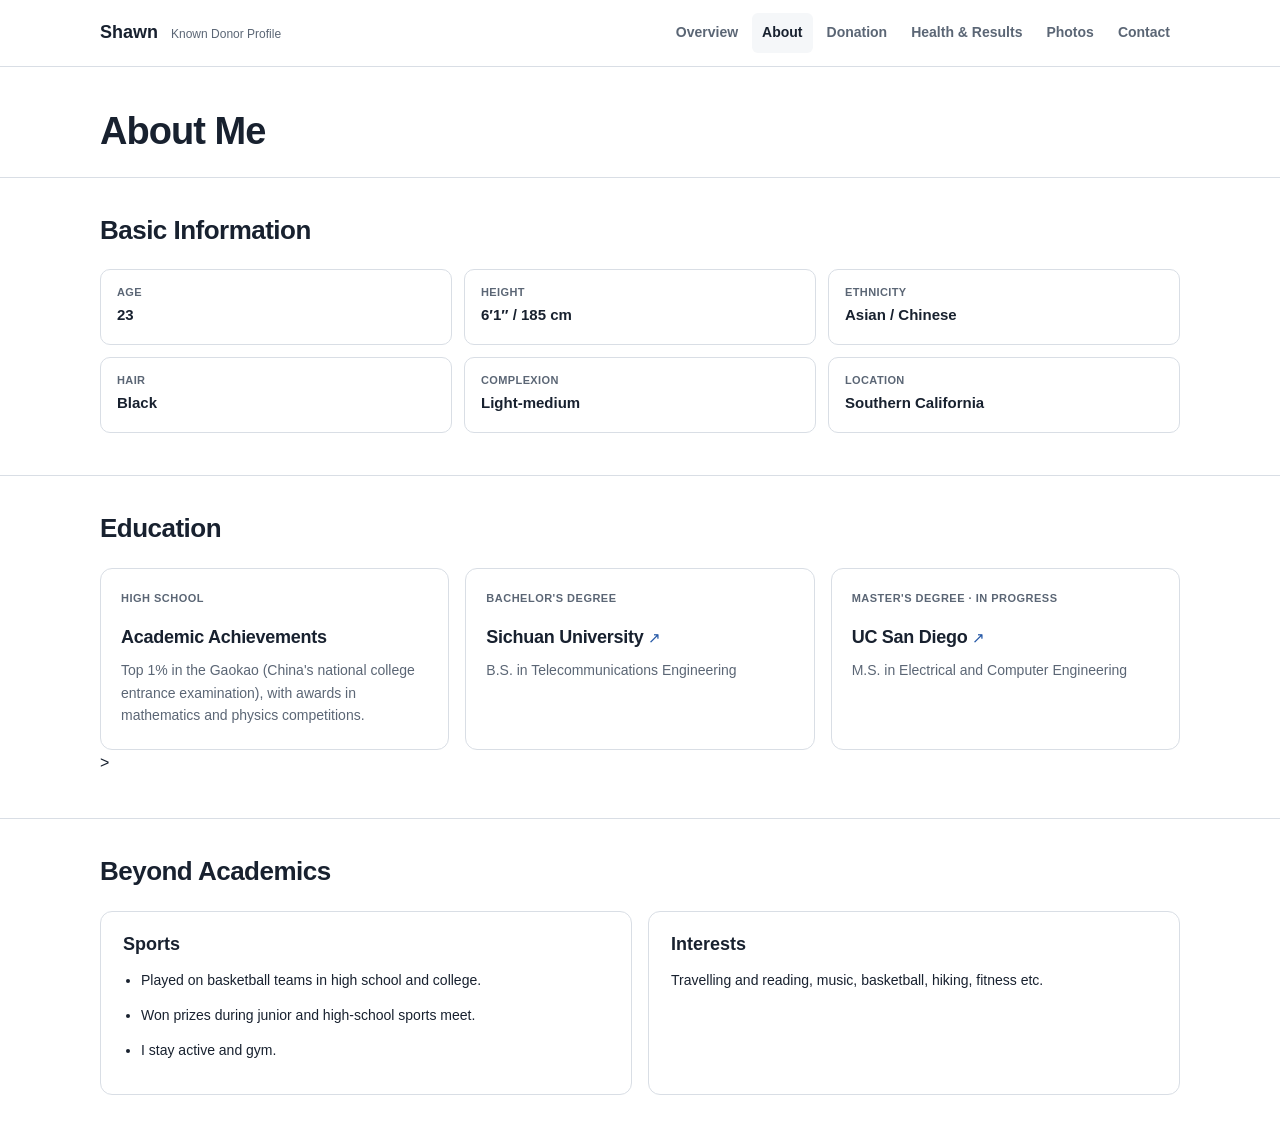
==== commit e794e49c: "Update info.html" ====
--- a/info.html
+++ b/info.html
@@ -80,25 +80,18 @@
             <h3>Sports</h3>
             <ul class="plain-list">
               <li>Played on basketball teams in high school and college.</li>
-              <li>Won a prize in the men's 800-meter race at a high-school sports meet.</li>
-              <li>Regular swimming and fitness training.</li>
+              <li>Won prizes during junior and high-school sports meet.</li>
+              <li>I stay active and gym.</li>
             </ul>
           </div>
           <div class="about-card">
             <h3>Interests</h3>
-            <p>Mathematics, research, robotics, basketball, swimming, fitness, history, and outdoor activities.</p>
+            <p>Travelling and reading, music, basketball, hiking, fitness etc.</p>
           </div>
         </div>
       </div>
     </section>
   </main>
-
-  <footer class="site-footer">
-    <div class="container footer-row">
-      <span>© <span data-year>2026</span> Shawn</span>
-      <span>Medical and legal review required before any donation.</span>
-    </div>
-  </footer>
   <script src="script.js"></script>
 </body>
 </html>
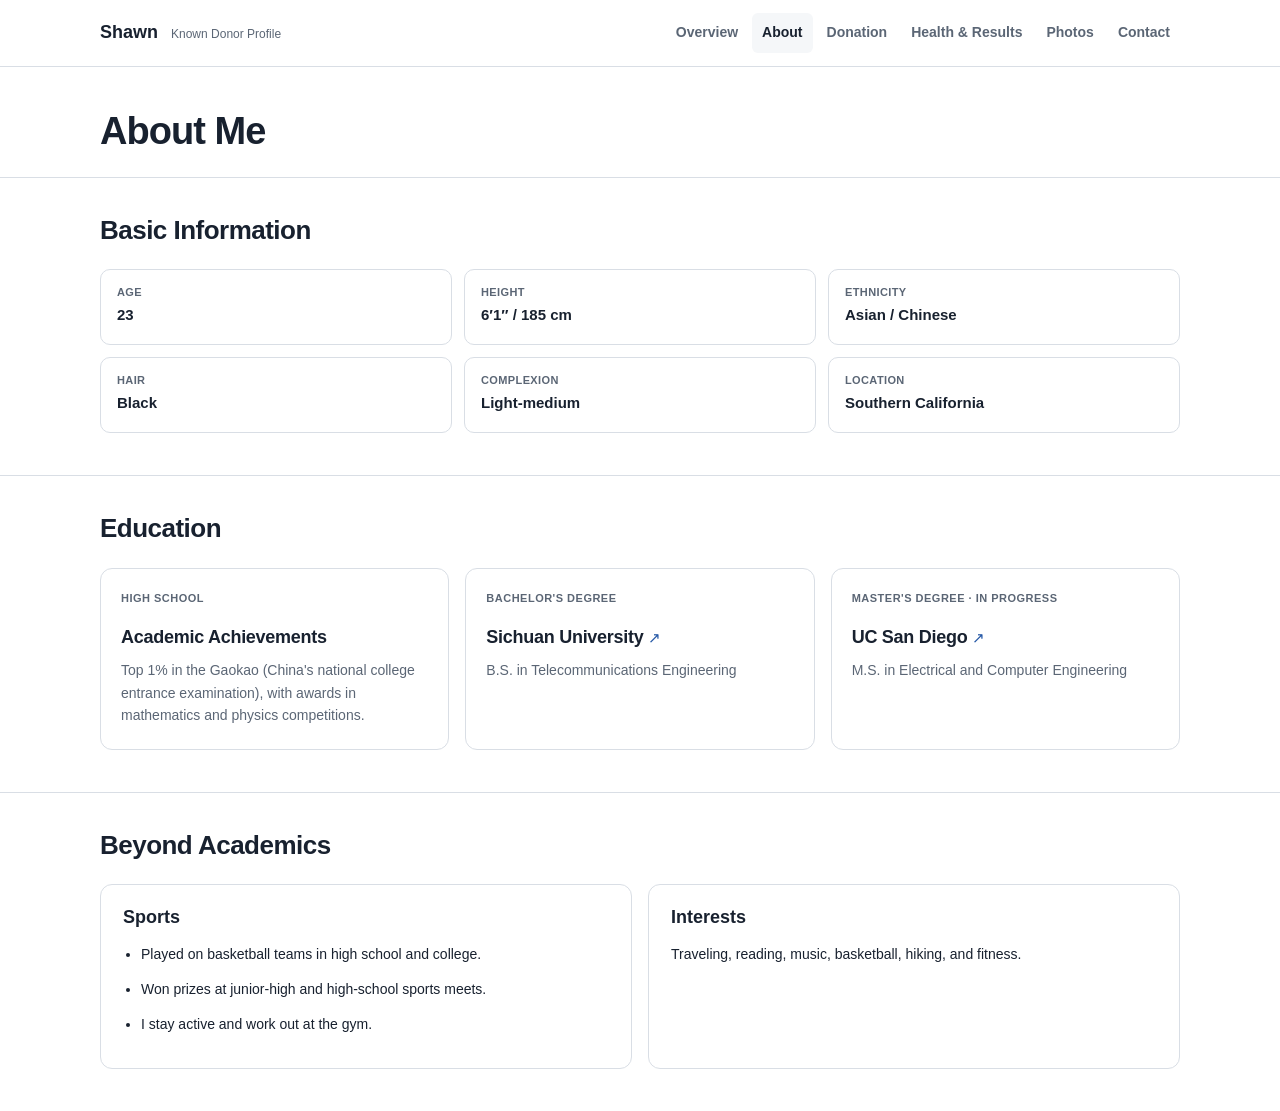
==== commit f41fec4e: "Final QA: correct markup and copy in info.html" ====
--- a/info.html
+++ b/info.html
@@ -68,7 +68,7 @@
             <h3><a href="https://ucsd.edu/" target="_blank" rel="noopener noreferrer">UC San Diego <span aria-hidden="true">↗</span></a></h3>
             <p>M.S. in Electrical and Computer Engineering</p>
           </article>
-        </div>>
+        </div>
       </div>
     </section>
 
@@ -80,13 +80,13 @@
             <h3>Sports</h3>
             <ul class="plain-list">
               <li>Played on basketball teams in high school and college.</li>
-              <li>Won prizes during junior and high-school sports meet.</li>
-              <li>I stay active and gym.</li>
+              <li>Won prizes at junior-high and high-school sports meets.</li>
+              <li>I stay active and work out at the gym.</li>
             </ul>
           </div>
           <div class="about-card">
             <h3>Interests</h3>
-            <p>Travelling and reading, music, basketball, hiking, fitness etc.</p>
+            <p>Traveling, reading, music, basketball, hiking, and fitness.</p>
           </div>
         </div>
       </div>
